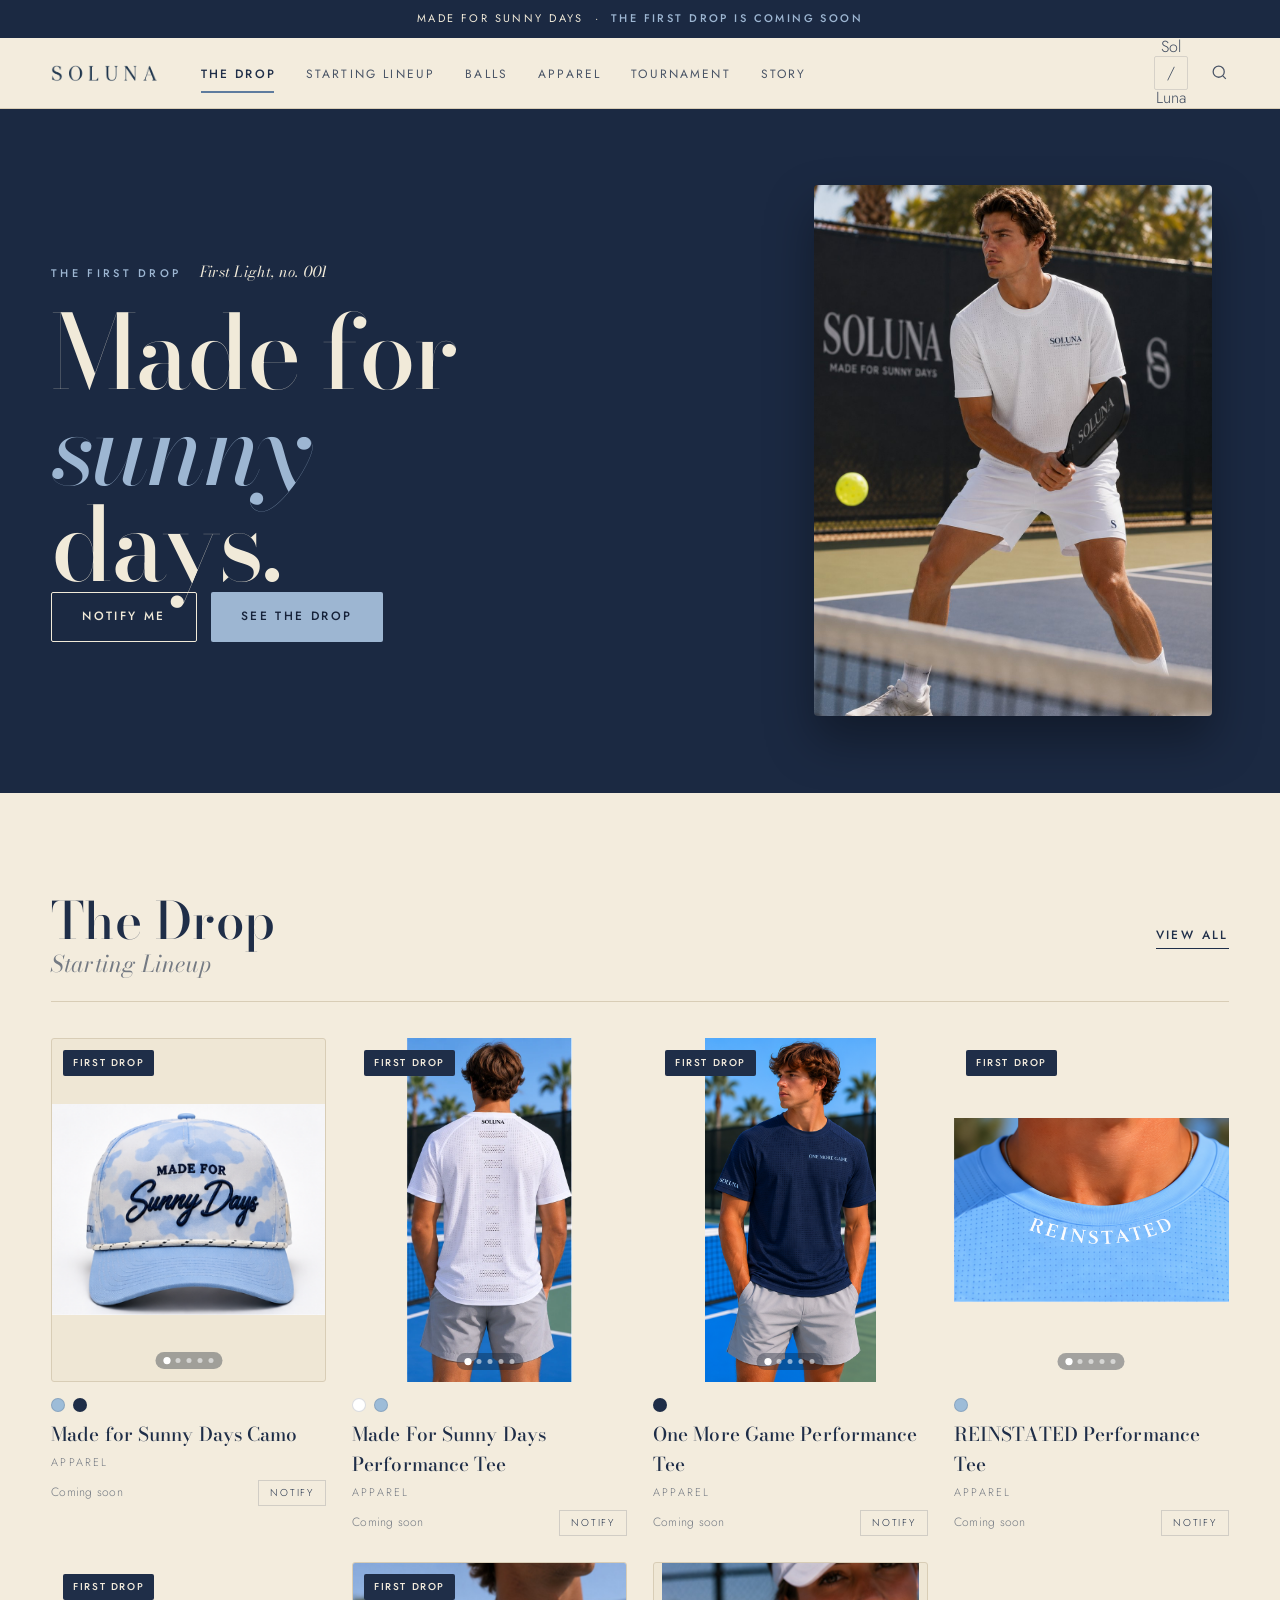
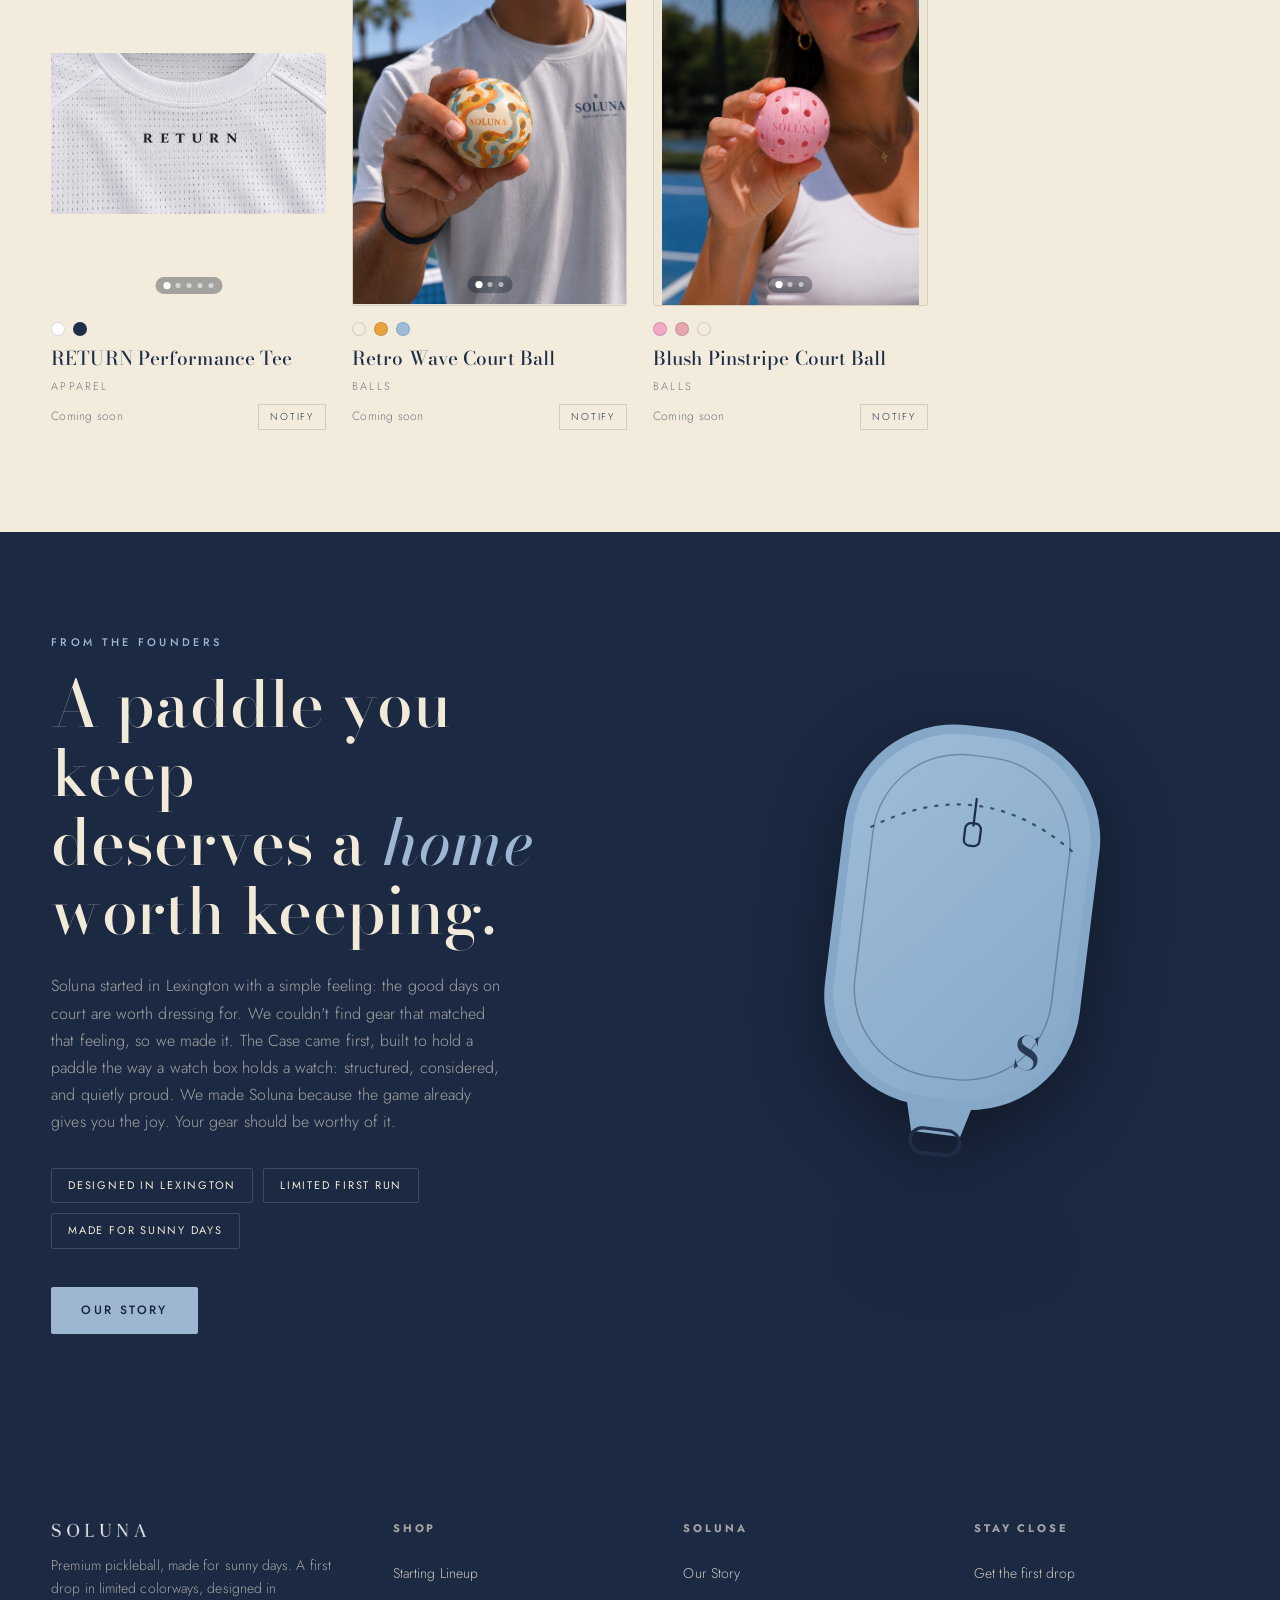
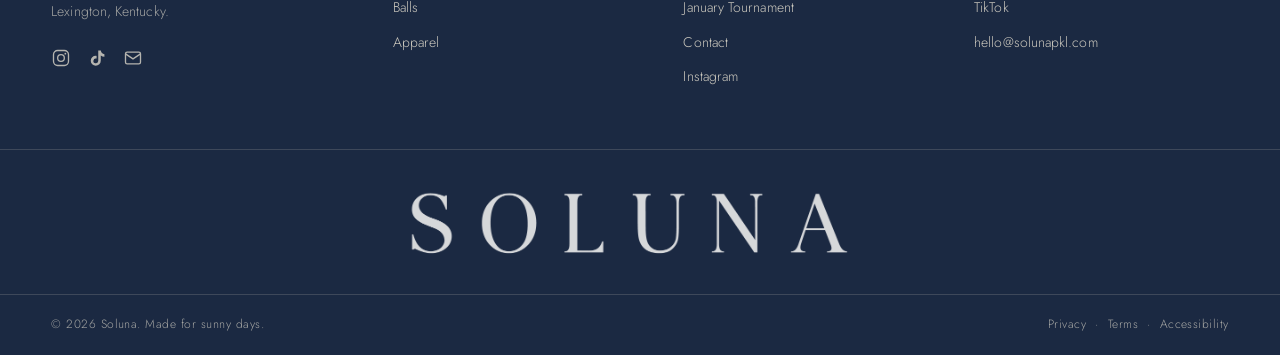
==== index.html @ 94b15107 "Refresh catalog and hat gallery styles" ====
<!DOCTYPE html>
<html lang="en">
<head>
<!-- Klaviyo onsite tracking -->
<script async type='text/javascript' src='https://static.klaviyo.com/onsite/js/SrNs3S/klaviyo.js?company_id=SrNs3S'></script>
<script type="text/javascript">
// Initialize Klaviyo object on page load
!function(){if(!window.klaviyo){window._klOnsite=window._klOnsite||[];try{window.klaviyo=new Proxy({},{get:function(n,i){return"push"===i?function(){var n;(n=window._klOnsite).push.apply(n,arguments)}:function(){for(var n=arguments.length,o=new Array(n),w=0;w<n;w++)o[w]=arguments[w];var t="function"==typeof o[o.length-1]?o.pop():void 0,e=new Promise((function(n){window._klOnsite.push([i].concat(o,[function(i){t&&t(i),n(i)}]))}));return e}}})}catch(n){window.klaviyo=window.klaviyo||[],window.klaviyo.push=function(){var n;(n=window._klOnsite).push.apply(n,arguments)}}}}();
</script>
<!-- Google tag (gtag.js) -->
<script async src="https://www.googletagmanager.com/gtag/js?id=G-N9EJCHKYLW"></script>
<script>
  window.dataLayer = window.dataLayer || [];
  function gtag(){dataLayer.push(arguments);}
  gtag('js', new Date());

  gtag('config', 'G-N9EJCHKYLW');
</script>
  <meta charset="UTF-8">
  <meta name="viewport" content="width=device-width, initial-scale=1.0">
  <title>Soluna, Premium Pickleball, Made for Sunny Days</title>
  <meta name="description" content="Soluna is premium pickleball, made for sunny days. A first drop of structured cases in limited colorways, designed in Lexington, Kentucky.">
  <link rel="canonical" href="https://solunapkl.com/">
  <meta property="og:type" content="website">
  <meta property="og:site_name" content="Soluna">
  <meta property="og:title" content="Soluna, Premium Pickleball, Made for Sunny Days">
  <meta property="og:description" content="Premium pickleball for people who play for the love of it. Structured paddle cases in limited colorways, designed in Lexington, Kentucky.">
  <meta property="og:url" content="https://solunapkl.com/">
  <meta property="og:image" content="https://solunapkl.com/assets/og-image.png">
  <meta property="og:image:width" content="1200">
  <meta property="og:image:height" content="630">
  <meta property="og:image:alt" content="Soluna, premium pickleball. Made for sunny days.">
  <meta name="theme-color" content="#1F2E48">
  <meta name="twitter:card" content="summary_large_image">
  <meta name="twitter:title" content="Soluna, Premium Pickleball, Made for Sunny Days">
  <meta name="twitter:description" content="Premium pickleball, made for sunny days. Designed in Lexington, Kentucky.">
  <meta name="twitter:image" content="https://solunapkl.com/assets/og-image.png">
  <meta name="twitter:image:alt" content="Soluna, premium pickleball. Made for sunny days.">
  <script type="application/ld+json">
  {"@context":"https://schema.org","@type":"Organization","name":"Soluna","url":"https://solunapkl.com/","logo":"https://solunapkl.com/assets/logo.png","image":"https://solunapkl.com/assets/og-image.png","description":"Premium pickleball, made for sunny days. Structured paddle cases and apparel, designed in Lexington, Kentucky.","email":"hello@solunapkl.com","address":{"@type":"PostalAddress","addressLocality":"Lexington","addressRegion":"KY","addressCountry":"US"},"sameAs":["https://instagram.com/solunapkl","https://tiktok.com/@solunapkl"]}
  </script>
  <script type="application/ld+json">
  {"@context":"https://schema.org","@type":"WebSite","name":"Soluna","url":"https://solunapkl.com/"}
  </script>
  <link rel="preconnect" href="https://fonts.googleapis.com">
  <link rel="preconnect" href="https://fonts.gstatic.com" crossorigin>
  <link href="https://fonts.googleapis.com/css2?family=Bodoni+Moda:ital,opsz,wght@0,6..96,400;0,6..96,500;0,6..96,600;1,6..96,400&family=Jost:wght@300;400;500&display=swap" rel="stylesheet">
  <link rel="stylesheet" href="css/style.css?v=12">
  <link rel="preload" as="image" href="assets/hero-court.jpg">
  <link rel="icon" href="data:image/svg+xml,%3Csvg xmlns='http://www.w3.org/2000/svg' viewBox='0 0 32 32'%3E%3Crect width='32' height='32' fill='%23F3ECDD'/%3E%3Ctext x='16' y='24' text-anchor='middle' font-family='Georgia,serif' font-weight='600' font-size='24' fill='%231F2E48'%3ES%3C/text%3E%3C/svg%3E">
</head>
<body>

  <!-- ============================== HERO ============================== -->
  <section class="hero">
    <div class="wrap hero-inner">
      <div>
        <div class="eyebrow">The First Drop <span class="serif-it">First Light, no. 001</span></div>
        <h1 class="display">Made for<br><span class="accent">sunny</span><br>days.</h1>
        <div class="hero-cta">
          <a class="btn btn-ghost" href="#" data-klaviyo-open>Notify me</a>
          <a class="btn btn-accent" href="shop.html">See the drop</a>
        </div>
      </div>
      <div class="hero-art">
        <img class="hero-photo" src="assets/hero-court.jpg" fetchpriority="high"
             alt="Soluna player at the net in the white performance tee, with the Soluna banner behind">
      </div>
    </div>
  </section>

  <!-- =========================== DROP STRIP =========================== -->
  <section class="drop-strip" id="drop-strip"></section>

  <!-- ============================= THE CASES =========================== -->
  <section class="section wrap" id="shop">
    <div class="section-head">
      <div>
        <h2 class="display">The Drop</h2>
        <div class="sub">Starting Lineup</div>
      </div>
      <a class="view-all" href="shop.html">View all</a>
    </div>
    <div class="grid-products" id="product-grid"></div>
  </section>

  <!-- ============================ EDITORIAL ============================ -->
  <section class="editorial section" id="story">
    <div class="wrap editorial-inner">
      <div class="reveal">
        <div class="eyebrow" style="color:var(--accent); margin-bottom:18px;">From the founders</div>
        <h2>A paddle you keep<br>deserves a <span>home</span><br>worth keeping.</h2>
        <p>Soluna started in Lexington with a simple feeling: the good days on court are worth dressing for. We couldn't find gear that matched that feeling, so we made it. The Case came first, built to hold a paddle the way a watch box holds a watch: structured, considered, and quietly proud. We made Soluna because the game already gives you the joy. Your gear should be worthy of it.</p>
        <ul class="spec-chips">
          <li>Designed in Lexington</li>
          <li>Limited first run</li>
          <li>Made for sunny days</li>
        </ul>
        <a class="btn btn-accent" href="about.html">Our story</a>
      </div>
      <div class="editorial-art reveal" id="story-case"></div>
    </div>
  </section>

  <script src="js/catalog.js?v=15"></script>
  <script src="js/site.js?v=13"></script>
  <script>
    function pageInit() {
      const storyEl = document.getElementById("story-case");
      if (storyEl) storyEl.innerHTML = caseSVG(
        { face: "#9DBCD8", accent: "#1F2E48", edge: "#86A8C8", grip: "#1F2E48" },
        { tilt: 7 }
      );

      // the cases preview
      renderProductGrid("#product-grid");

      // drop strip
      const d = nextDrop();
      const strip = document.getElementById("drop-strip");
      if (d) {
        strip.innerHTML = `
          <div class="wrap drop-strip-inner">
            <div class="label">
              <div class="eyebrow">First drop, opens ${fmtDate(d.opensAt)}</div>
              <div class="name">Drop ${d.number} &ldquo;${d.name}&rdquo;<em>${d.headline}</em></div>
            </div>
            ${countdownHTML(d.opensAt)}
            <a class="btn btn-accent" href="#" data-klaviyo-open>Notify me</a>
          </div>`;
      } else { strip.style.display = "none"; }
    }
  </script>
</body>
</html>
---- css/style.css ----
/* ============================================================
   SOLUNA, design system
   Quiet-luxury editorial (Ralph Lauren / Aime Leon Dore / Tracksmith)
   Bodoni Moda display × Jost body. Cream / navy / slate.
   ============================================================ */

:root {
  --ink: #1F2E48;          /* navy (matches the wordmark) */
  --ink-2: #1A283F;
  --ink-3: #2A3A57;
  --paper: #F3ECDD;        /* cream */
  --paper-2: #EAE1CD;      /* deeper cream */
  --card: #EFE7D5;
  --accent: #5E7B9E;       /* muted slate-blue */
  --accent-ink: #F3ECDD;
  --blue: #5E7B9E;
  --line: rgba(31, 46, 72, .16);
  --line-inv: rgba(243, 236, 221, .16);
  --muted: rgba(31, 46, 72, .60);
  --muted-inv: rgba(243, 236, 221, .62);
  --hair: #D8CDB6;

  --font-display: "Bodoni Moda", Didot, Georgia, serif;
  --font-serif: "Bodoni Moda", Didot, Georgia, serif;
  --font-body: "Jost", "Segoe UI", system-ui, sans-serif;

  --max: 1280px;
  --pad: clamp(20px, 4vw, 56px);
}

html[data-theme="luna"] {
  --ink: #EDE6D6;          /* cream ink on dark */
  --ink-2: #16223A;
  --ink-3: #27344E;
  --paper: #101A2B;        /* deep navy bg */
  --paper-2: #16223A;
  --card: #16223A;
  --accent: #9DB6D2;       /* lifted slate */
  --accent-ink: #101A2B;
  --blue: #9DB6D2;
  --line: rgba(237, 230, 214, .14);
  --line-inv: rgba(237, 230, 214, .14);
  --muted: rgba(237, 230, 214, .60);
  --muted-inv: rgba(237, 230, 214, .60);
  --hair: #27344E;
}

* { margin: 0; padding: 0; box-sizing: border-box; }
html { scroll-behavior: smooth; }
body {
  font-family: var(--font-body);
  background: var(--paper);
  color: var(--ink);
  font-size: 16px;
  line-height: 1.6;
  font-weight: 300;
  letter-spacing: .005em;
  -webkit-font-smoothing: antialiased;
  transition: background .35s ease, color .35s ease;
}
img, svg { display: block; max-width: 100%; }
a { color: inherit; text-decoration: none; }
button { font: inherit; cursor: pointer; border: 0; background: none; }
::selection { background: var(--ink); color: var(--paper); }

.wrap { max-width: var(--max); margin: 0 auto; padding-left: var(--pad); padding-right: var(--pad); }

/* ---------------------------------- type ---------------------------------- */

.display {
  font-family: var(--font-display);
  font-weight: 500;
  text-transform: none;
  line-height: 1.0;
  letter-spacing: .005em;
}
.display .outline {
  color: transparent;
  -webkit-text-stroke: 1px var(--ink);
}
.hero .outline, .page-hero .outline, .editorial .outline, .how .outline {
  -webkit-text-stroke-color: var(--paper);
}
.serif-it {
  font-family: var(--font-serif);
  font-style: italic;
  font-weight: 400;
  text-transform: none;
  letter-spacing: .01em;
}
.eyebrow {
  font-size: 11px;
  font-weight: 500;
  letter-spacing: .30em;
  text-transform: uppercase;
}
.section-head { display: flex; align-items: baseline; justify-content: space-between; gap: 16px; margin-bottom: 36px; padding-bottom: 18px; border-bottom: 1px solid var(--hair); }
.section-head h2 { font-family: var(--font-display); font-weight: 500; font-size: clamp(32px, 4vw, 52px); letter-spacing: .005em; }
.section-head .sub { font-family: var(--font-serif); font-style: italic; font-size: clamp(17px, 2vw, 23px); color: var(--muted); }
.view-all {
  font-size: 12px; font-weight: 500; letter-spacing: .20em; text-transform: uppercase;
  border-bottom: 1px solid var(--ink); padding-bottom: 3px; white-space: nowrap;
  transition: color .2s, border-color .2s;
}
.view-all:hover { color: var(--accent); border-color: var(--accent); }

/* ------------------------------ announcement ------------------------------ */

.announce {
  background: var(--ink);
  color: var(--paper);
  font-size: 11px;
  font-weight: 400;
  letter-spacing: .22em;
  text-transform: uppercase;
  text-align: center;
  padding: 10px var(--pad);
}
.announce b { color: var(--accent); font-weight: 500; }

/* ----------------------------------- nav ---------------------------------- */

header.site {
  position: sticky; top: 0; z-index: 50;
  background: color-mix(in srgb, var(--paper) 88%, transparent);
  backdrop-filter: blur(10px);
  color: var(--ink);
  border-bottom: 1px solid var(--hair);
  transition: background .35s ease, color .35s ease, border-color .35s ease;
}
.nav {
  display: flex; align-items: center; gap: 38px;
  height: 70px;
  max-width: var(--max); margin: 0 auto; padding: 0 var(--pad);
}
.logo { display: flex; align-items: center; gap: 10px; }
.logo svg { height: 22px; width: auto; }
.logo img { height: 22px; width: auto; }
.logo .word {
  font-family: var(--font-display); font-weight: 500; font-size: 24px;
  letter-spacing: .14em; text-transform: uppercase;
}
html[data-theme="luna"] .logo img { filter: brightness(0) invert(.92); }
.nav-links { display: flex; gap: 30px; list-style: none; }
.nav-links a {
  font-size: 12px; font-weight: 400; letter-spacing: .18em; text-transform: uppercase;
  opacity: .80; transition: opacity .15s, color .15s; position: relative;
}
.nav-links a:hover { opacity: 1; color: var(--accent); }
.nav-links a.nav-active,
.nav-links a[aria-current="page"] { opacity: 1; color: var(--ink); font-weight: 500; }
.nav-links a.nav-active::after,
.nav-links a[aria-current="page"]::after {
  content: ""; position: absolute; left: 0; right: .18em; bottom: -10px;
  height: 2px; background: var(--accent);
}
.mobile-menu a.nav-active,
.mobile-menu a[aria-current="page"] { color: var(--ink); font-weight: 600; border-bottom: 2px solid var(--accent); }

.chip {
  font-size: 9px; font-weight: 500; letter-spacing: .10em; text-transform: uppercase;
  background: var(--accent); color: var(--accent-ink);
  border-radius: 2px; padding: 2px 6px;
  position: relative; top: -8px; margin-left: 3px;
}
.nav-right { margin-left: auto; display: flex; align-items: center; gap: 22px; }
.nav-right a { opacity: .80; } .nav-right a:hover { opacity: 1; }
.nav-burger { display: none; flex-direction: column; gap: 5px; padding: 6px; }
.nav-burger span { width: 22px; height: 1.5px; background: var(--ink); transition: .2s; }

/* theme toggle (Sol/Luna) */
.theme-toggle {
  display: inline-flex; align-items: center; justify-content: center;
  width: 34px; height: 34px; border: 1px solid var(--line);
  border-radius: 2px; color: var(--ink); opacity: .85;
  transition: opacity .15s, border-color .15s, background .2s;
}
.theme-toggle:hover { opacity: 1; border-color: var(--accent); }
.theme-toggle svg { width: 16px; height: 16px; }

/* mobile menu */
.mobile-menu {
  display: none; background: var(--paper); color: var(--ink);
  padding: 18px var(--pad) 28px; border-bottom: 1px solid var(--hair);
}
.mobile-menu.open { display: block; }
.mobile-menu a {
  display: block; padding: 14px 0;
  font-family: var(--font-display); font-weight: 500; font-size: 26px;
  text-transform: none; letter-spacing: .01em;
  border-bottom: 1px solid var(--line);
}

/* ---------------------------------- hero ---------------------------------- */

.hero {
  position: relative; overflow: hidden;
  background: var(--ink);
  color: var(--paper);
}
.hero .court {
  position: absolute; inset: 0; width: 100%; height: 100%;
  object-fit: cover; opacity: .42; pointer-events: none;
}
.hero-inner {
  position: relative; display: grid;
  grid-template-columns: 1.25fr .75fr; gap: 24px; align-items: center;
  min-height: min(76vh, 720px); padding-top: 64px; padding-bottom: 64px;
}
.hero .eyebrow { color: var(--accent); margin-bottom: 20px; }
.hero .eyebrow .serif-it { color: var(--paper); font-size: 15px; letter-spacing: .02em; margin-left: 12px; text-transform: none; }
.hero h1 { font-family: var(--font-display); font-weight: 500; font-size: clamp(56px, 8vw, 116px); line-height: .94; letter-spacing: -.025em; }
.hero h1 .outline { -webkit-text-stroke-color: var(--paper); }
.hero h1 .accent { color: var(--accent); font-style: italic; }
.hero p.lede {
  margin: 28px 0 36px; max-width: 470px;
  font-size: 16px; color: var(--muted-inv); line-height: 1.65;
}
.hero-cta { display: flex; gap: 14px; flex-wrap: wrap; }
.hero-art { position: relative; }
.hero-art svg { width: min(380px, 80%); margin: 0 auto; filter: drop-shadow(0 24px 40px rgba(0,0,0,.35)); }
.hero-art .ball {
  position: absolute; right: 10%; top: 6%;
  width: 64px; height: 64px; border-radius: 50%;
  background: radial-gradient(circle at 34% 30%, #B7CCE2, var(--accent) 60%, #3F5878 100%);
  box-shadow: 0 14px 26px rgba(0,0,0,.30), inset -5px -8px 14px rgba(0,0,0,.16);
}
.hero-art .ball::before, .hero-art .ball::after {
  content: ""; position: absolute; width: 6px; height: 6px; border-radius: 50%;
  background: rgba(16,26,43,.30);
}
.hero-art .ball::before { top: 20px; left: 17px; box-shadow: 19px -5px 0 rgba(16,26,43,.30), 9px 21px 0 rgba(16,26,43,.30); }
.hero-art .ball::after { right: 11px; bottom: 14px; }

/* --------------------------------- buttons -------------------------------- */

.btn {
  display: inline-flex; align-items: center; justify-content: center; gap: 10px;
  padding: 14px 30px;
  font-size: 12px; font-weight: 500; letter-spacing: .20em; text-transform: uppercase;
  border-radius: 2px; transition: transform .15s, background .2s, color .2s, border-color .2s, opacity .2s;
}
.btn:active { transform: translateY(1px); }
.btn-accent { background: var(--accent); color: var(--accent-ink); }
.btn-accent:hover { background: var(--ink); color: var(--paper); }
.btn-ghost { border: 1px solid var(--paper); color: var(--paper); }
.btn-ghost:hover { background: var(--paper); color: var(--ink); }
.btn-dark { background: var(--ink); color: var(--paper); }
.btn-dark:hover { background: var(--ink-3); }
.btn-outline-dark { border: 1px solid var(--ink); color: var(--ink); }
.btn-outline-dark:hover { background: var(--ink); color: var(--paper); }
.btn[disabled] { opacity: .45; cursor: not-allowed; }
.btn-block { width: 100%; }

/* -------------------------------- drop strip ------------------------------- */

.drop-strip { background: var(--ink-2); color: var(--paper); border-top: 1px solid var(--line-inv); }
.drop-strip-inner {
  display: flex; align-items: center; gap: clamp(18px, 4vw, 48px); flex-wrap: wrap;
  padding-top: 28px; padding-bottom: 28px;
}
.drop-strip .label { display: flex; flex-direction: column; gap: 4px; }
.drop-strip .label .eyebrow { color: var(--accent); }
.drop-strip .label .name {
  font-family: var(--font-display); font-weight: 500; font-size: 28px;
  text-transform: none; line-height: 1.05; letter-spacing: .005em;
}
.drop-strip .label .name em { font-family: var(--font-serif); font-style: italic; font-weight: 400; font-size: 22px; text-transform: none; color: var(--muted-inv); margin-left: 8px; }
.countdown { display: flex; gap: 16px; margin-left: auto; }
.countdown .unit { text-align: center; min-width: 56px; }
.countdown .num {
  font-family: var(--font-display); font-weight: 500; font-size: 38px; line-height: 1;
  font-variant-numeric: tabular-nums;
}
.countdown .lbl { font-size: 10px; letter-spacing: .26em; text-transform: uppercase; color: var(--muted-inv); margin-top: 6px; }
.countdown .sep { font-family: var(--font-display); font-size: 30px; line-height: 1.2; color: var(--muted-inv); }

/* --------------------------------- products -------------------------------- */

.section { padding-top: clamp(56px, 8vw, 104px); padding-bottom: clamp(56px, 8vw, 104px); }
.grid-products { display: grid; grid-template-columns: repeat(4, 1fr); gap: 26px; }

.card { position: relative; }
.card .frame {
  position: relative; background: var(--card); border: 1px solid var(--hair); border-radius: 3px; overflow: hidden;
  aspect-ratio: 4 / 5; display: grid; place-items: center; padding: 12%;
  transition: background .25s, border-color .25s;
}
.card:hover .frame { background: var(--paper-2); border-color: var(--accent); }
.card .frame svg, .card .frame img { width: 100%; height: 100%; object-fit: contain; transition: transform .4s ease; }
.card:hover .frame svg, .card:hover .frame img { transform: translateY(-4px) scale(1.012); }
.badge {
  position: absolute; top: 12px; left: 12px; z-index: 2;
  font-size: 10px; font-weight: 500; letter-spacing: .16em; text-transform: uppercase;
  background: var(--ink); color: var(--paper); padding: 5px 10px; border-radius: 2px;
}
.badge.accent { background: var(--accent); color: var(--accent-ink); }
.swatches { display: flex; gap: 8px; margin: 16px 0 8px; }
.swatches i { width: 14px; height: 14px; border-radius: 50%; border: 1px solid var(--line); }
.card h3 { font-family: var(--font-display); font-size: 19px; font-weight: 500; letter-spacing: .005em; margin-top: 2px; }
.card .cat { font-size: 11px; letter-spacing: .20em; text-transform: uppercase; color: var(--muted); margin-top: 4px; }
.card .price { font-family: var(--font-body); font-weight: 400; margin-top: 8px; font-variant-numeric: tabular-nums; color: var(--muted); }

/* --------------------------------- editorial ------------------------------- */

.editorial { background: var(--ink); color: var(--paper); }
.editorial-inner {
  display: grid; grid-template-columns: 1fr 1fr; gap: clamp(32px, 6vw, 90px); align-items: center;
}
.editorial h2 {
  font-family: var(--font-display); font-style: normal; font-weight: 500;
  font-size: clamp(38px, 5vw, 64px); line-height: 1.08; letter-spacing: .005em;
}
.editorial h2 span { color: var(--accent); font-style: italic; }
.editorial p { color: var(--muted-inv); margin: 26px 0 32px; max-width: 450px; line-height: 1.7; }
.spec-chips { display: flex; flex-wrap: wrap; gap: 10px; margin-bottom: 38px; }
.spec-chips li {
  list-style: none; font-size: 11px; font-weight: 400; letter-spacing: .16em; text-transform: uppercase;
  border: 1px solid var(--line-inv); border-radius: 2px; padding: 8px 16px; color: var(--paper);
}
.editorial-art { padding: 6%; }
.editorial-art svg { width: min(360px, 88%); margin: 0 auto; filter: drop-shadow(0 22px 38px rgba(0,0,0,.40)); }

/* ---------------------------------- social --------------------------------- */

.social-tiles { display: grid; grid-template-columns: repeat(4, 1fr); gap: 16px; }
.tile {
  position: relative; aspect-ratio: 9 / 14; border-radius: 3px; overflow: hidden;
  display: flex; align-items: flex-end; padding: 16px;
  color: var(--paper); background: var(--ink-2); border: 1px solid var(--line-inv);
}
.tile .bg { position: absolute; inset: 0; }
.tile span { position: relative; font-size: 11px; font-weight: 400; letter-spacing: .16em; text-transform: uppercase; }
.tile .play {
  position: absolute; top: 50%; left: 50%; transform: translate(-50%, -50%);
  width: 46px; height: 46px; border-radius: 50%;
  background: rgba(243,236,221,.14); backdrop-filter: blur(4px);
  display: grid; place-items: center; transition: background .2s, transform .2s;
}
.tile:hover .play { background: var(--accent); transform: translate(-50%, -50%) scale(1.06); }
.tile:hover .play svg path { fill: var(--accent-ink); }

/* ----------------------------------- email --------------------------------- */

.signup { background: var(--paper-2); border-top: 1px solid var(--hair); border-bottom: 1px solid var(--hair); }
.signup-inner { text-align: center; max-width: 620px; margin: 0 auto; }
.signup h2 { font-family: var(--font-display); font-weight: 500; font-size: clamp(34px, 5vw, 56px); letter-spacing: .005em; }
.signup .serif-line { font-family: var(--font-serif); font-style: italic; font-weight: 400; font-size: clamp(19px, 2.4vw, 25px); color: var(--muted); margin: 12px 0 8px; }
.signup p.small { font-size: 13px; color: var(--muted); margin-bottom: 30px; letter-spacing: .02em; }
.signup form { display: flex; gap: 10px; }
.signup input {
  flex: 1; padding: 15px 18px; font: inherit; font-size: 14px; font-weight: 300;
  border: 1px solid var(--ink); background: var(--paper); color: var(--ink); border-radius: 2px; outline: none;
  transition: border-color .2s;
}
.signup input:focus { border-color: var(--accent); }
.signup input::placeholder { color: var(--muted); }
.signup .ok { display: none; color: var(--accent-ink); background: var(--accent); padding: 14px; border-radius: 2px; font-weight: 400; letter-spacing: .04em; }

/* ----------------------------------- footer -------------------------------- */

footer.site {
  background: var(--ink); color: var(--paper);
  padding: clamp(48px, 7vw, 84px) 0 0;
}
.foot-top { display: grid; grid-template-columns: 1.2fr repeat(3, 1fr); gap: 36px; padding-bottom: 56px; }
.foot-brand .word { font-family: var(--font-display); font-weight: 500; font-size: 28px; letter-spacing: .12em; text-transform: uppercase; }
.foot-brand img { height: 22px; width: auto; filter: brightness(0) invert(.92); }
.foot-brand p { color: var(--muted-inv); font-size: 14px; max-width: 280px; margin-top: 14px; line-height: 1.65; }
.foot-social { display: flex; gap: 16px; margin-top: 24px; }
.foot-social a { opacity: .72; transition: opacity .2s, color .2s; } .foot-social a:hover { opacity: 1; color: var(--accent); }
.foot-col h4 { font-size: 11px; letter-spacing: .26em; text-transform: uppercase; color: var(--muted-inv); margin-bottom: 18px; }
.foot-col a { display: block; padding: 6px 0; font-size: 14px; font-weight: 300; opacity: .82; }
.foot-col a:hover { opacity: 1; color: var(--accent); }
.foot-mark { border-top: 1px solid var(--line-inv); overflow: hidden; }
.foot-mark .word {
  font-family: var(--font-display); font-weight: 500;
  font-size: clamp(80px, 16vw, 230px); line-height: .92; text-transform: uppercase; letter-spacing: .04em;
  color: transparent; -webkit-text-stroke: 1px rgba(243,236,221,.20);
  text-align: center; transform: translateY(12%);
  user-select: none;
}
.foot-legal {
  border-top: 1px solid var(--line-inv);
  display: flex; flex-wrap: wrap; gap: 18px; justify-content: space-between;
  padding: 20px var(--pad); font-size: 12px; color: var(--muted-inv); letter-spacing: .04em;
  max-width: var(--max); margin: 0 auto;
}

/* ----------------------------------- drops --------------------------------- */

.page-hero { background: var(--ink); color: var(--paper); padding: clamp(60px, 9vw, 120px) 0 clamp(40px, 6vw, 80px); }
.page-hero h1 { font-family: var(--font-display); font-weight: 500; font-size: clamp(52px, 9vw, 116px); line-height: 1.0; letter-spacing: .005em; }
.page-hero .serif-it { color: var(--muted-inv); font-size: clamp(19px, 2.6vw, 29px); }

.drop-block {
  display: grid; grid-template-columns: .9fr 1.1fr; gap: clamp(28px, 5vw, 72px);
  align-items: center; padding: clamp(40px, 6vw, 72px) 0;
  border-bottom: 1px solid var(--hair);
}
.drop-art {
  background: var(--card); border: 1px solid var(--hair); border-radius: 3px; aspect-ratio: 1;
  display: grid; place-items: center; padding: 10%; position: relative; overflow: hidden;
}
.drop-art .num {
  position: absolute; top: 0; left: 3%;
  font-family: var(--font-display); font-weight: 500; font-size: clamp(110px, 16vw, 200px);
  color: transparent; -webkit-text-stroke: 1px var(--line); line-height: 1;
}
.drop-art svg { width: 72%; position: relative; }
.drop-info .status-row { display: flex; align-items: center; gap: 12px; margin-bottom: 16px; }
.status-pill {
  font-size: 11px; font-weight: 400; letter-spacing: .18em; text-transform: uppercase;
  padding: 6px 13px; border-radius: 2px; border: 1px solid transparent;
}
.status-pill.live { background: var(--accent); color: var(--accent-ink); }
.status-pill.upcoming { background: transparent; color: var(--ink); border-color: var(--ink); }
.status-pill.closed { background: transparent; color: var(--muted); border-color: var(--line); }
.drop-info h2 { font-family: var(--font-display); font-weight: 500; font-size: clamp(38px, 5vw, 60px); letter-spacing: .005em; }
.drop-info .serif-sub { font-family: var(--font-serif); font-style: italic; font-weight: 400; font-size: 22px; color: var(--muted); margin: 6px 0 18px; }
.drop-info p { color: var(--muted); max-width: 480px; margin-bottom: 26px; line-height: 1.7; }
.drop-meta { display: flex; gap: 32px; flex-wrap: wrap; margin-bottom: 28px; }
.drop-meta .m .v { font-family: var(--font-display); font-weight: 500; font-size: 30px; }
.drop-meta .m .k { font-size: 11px; letter-spacing: .20em; text-transform: uppercase; color: var(--muted); margin-top: 2px; }
.stock { margin: 4px 0 28px; max-width: 420px; }
.stock .bar { height: 4px; border-radius: 2px; background: var(--line); overflow: hidden; }
.stock .fill { height: 100%; background: var(--accent); border-radius: 2px; }
.stock .txt { font-size: 12px; letter-spacing: .14em; text-transform: uppercase; color: var(--muted); margin-top: 10px; }
.drop-block.closed .drop-art { filter: grayscale(.7); opacity: .72; }

.how { background: var(--ink); color: var(--paper); }
.how-grid { display: grid; grid-template-columns: repeat(3, 1fr); gap: 32px; }
.how-step .n {
  font-family: var(--font-display); font-weight: 500; font-size: 60px;
  color: transparent; -webkit-text-stroke: 1px var(--accent); line-height: 1;
}
.how-step h3 { font-family: var(--font-display); font-weight: 500; font-size: 21px; margin: 16px 0 8px; letter-spacing: .005em; }
.how-step p { color: var(--muted-inv); font-size: 14px; line-height: 1.7; }

/* ---------------------------------- product -------------------------------- */

.pdp { display: grid; grid-template-columns: 1.05fr .95fr; gap: clamp(28px, 5vw, 72px); align-items: start; }
.pdp-art {
  background: var(--card); border: 1px solid var(--hair); border-radius: 3px; aspect-ratio: 4/5;
  display: grid; place-items: center; padding: 12%;
  position: sticky; top: 96px;
}
.pdp-art svg, .pdp-art img { width: 100%; height: 100%; object-fit: contain; }
.pdp-info .cat { font-size: 11px; letter-spacing: .26em; text-transform: uppercase; color: var(--muted); }
.pdp-info h1 { font-family: var(--font-display); font-weight: 500; font-size: clamp(38px, 5vw, 60px); margin: 10px 0 4px; letter-spacing: .005em; }
.pdp-info .price { font-family: var(--font-display); font-size: 24px; font-weight: 500; margin: 12px 0 18px; color: var(--muted); }
.pdp-info .blurb { font-family: var(--font-serif); font-style: italic; font-weight: 400; font-size: 21px; color: var(--muted); margin-bottom: 28px; line-height: 1.5; }
.pdp .swatches i { width: 20px; height: 20px; }
.pdp-actions { display: grid; gap: 10px; margin: 28px 0 34px; }
.pdp-note { font-size: 12px; color: var(--muted); letter-spacing: .04em; }
.specs { border-top: 1px solid var(--hair); }
.specs .row { display: flex; justify-content: space-between; gap: 16px; padding: 14px 0; border-bottom: 1px solid var(--line); font-size: 14px; font-weight: 300; }
.specs .row .k { color: var(--muted); letter-spacing: .08em; text-transform: uppercase; font-size: 11px; padding-top: 3px; }

/* --------------------------------- reveal --------------------------------- */

.reveal { opacity: 0; transform: translateY(20px); transition: opacity .7s ease, transform .7s ease; }
.reveal.in { opacity: 1; transform: none; }
@media (prefers-reduced-motion: reduce) { .reveal { opacity: 1; transform: none; transition: none; } }

/* -------------------------------- responsive ------------------------------- */

@media (max-width: 1020px) {
  .grid-products { grid-template-columns: repeat(2, 1fr); }
  .social-tiles { grid-template-columns: repeat(2, 1fr); }
  .foot-top { grid-template-columns: 1fr 1fr; }
  .hero-inner { grid-template-columns: 1fr; text-align: left; }
  .hero-art { display: none; }
}
@media (max-width: 760px) {
  .nav-links, .nav .search { display: none; }
  .nav-burger { display: flex; }
  .editorial-inner, .pdp, .drop-block { grid-template-columns: 1fr; }
  .pdp-art { position: static; }
  .how-grid { grid-template-columns: 1fr; gap: 36px; }
  .countdown { margin-left: 0; }
  .signup form { flex-direction: column; }
  .drop-strip-inner { align-items: flex-start; flex-direction: column; }
}


/* ---- post-build fixes ---- */
h1, h2, h3 { font-family: var(--font-display); font-weight: 500; }
img.logo { height: 22px; width: auto; }
html[data-theme="luna"] img.logo { filter: brightness(0) invert(.92); }
.foot-brand img.logo { height: 20px; margin-bottom: 14px; }
.foot-mark { text-align: center; padding: 8px 0; overflow: hidden; }
.foot-mark img.logo { height: clamp(40px, 9vw, 92px); width: auto; margin: 18px auto; opacity: .9; }
.card .status { display: flex; align-items: center; justify-content: space-between; gap: 10px; margin-top: 8px; }
.card .soon { font-size: 12px; letter-spacing: .02em; color: var(--muted); }
.card .notify { font-size: 10px; letter-spacing: .18em; text-transform: uppercase; border: 1px solid var(--line); padding: 4px 11px; color: var(--ink); transition: border-color .2s, color .2s; }
.card:hover .notify { border-color: var(--accent); color: var(--accent); }

/* ---- theme contrast fix: dark feature bands stay dark in BOTH Sol and Luna ---- */
/* These bands were inverting in Luna (cream bg) while their text stayed cream, going
   invisible. Scoping the color vars here pins them to a fixed dark palette either way. */
.announce, .hero, .page-hero, .editorial, .drop-strip, footer.site, .how {
  --ink: #1B2942;
  --ink-2: #16223A;
  --ink-3: #2A3A57;
  --paper: #F1EAD9;
  --paper-2: #1B2942;
  --muted: rgba(241, 234, 217, .64);
  --muted-inv: rgba(241, 234, 217, .64);
  --line: rgba(241, 234, 217, .16);
  --line-inv: rgba(241, 234, 217, .16);
  --hair: rgba(241, 234, 217, .16);
  --accent: #9DB6D2;
  --accent-ink: #16223A;
}
/* footer logos must read on the always-dark footer, in both modes */
.foot-brand img.logo, .foot-mark img.logo { filter: brightness(0) invert(.92); }

/* ---- photography (real product photos + hero) ---- */
.hero-art img.hero-photo {
  width: min(440px, 92%);
  display: block; margin: 0 auto;
  border-radius: 4px;
  box-shadow: 0 24px 48px rgba(0,0,0,.35);
}
.card .frame.photo { padding: 0; }
.card .frame.photo img { object-fit: cover; }
.pdp-art.photo { padding: 0; overflow: hidden; }
.pdp-art.photo img { object-fit: cover; }
.pdp-left { position: sticky; top: 96px; }
.pdp-left .pdp-art { position: static; }
.pdp-thumbs { display: flex; gap: 10px; margin-top: 12px; }
.pdp-thumbs button {
  width: 64px; height: 80px; padding: 0;
  border: 1px solid var(--hair); border-radius: 3px;
  background: var(--card); cursor: pointer; overflow: hidden;
}
.pdp-thumbs button img { width: 100%; height: 100%; object-fit: cover; display: block; }
.pdp-thumbs button.active { border-color: var(--accent); }
@media (max-width: 760px) {
  .pdp-left { position: static; }
}
.pdp-actions .ok { display: none; color: var(--accent-ink); background: var(--accent); padding: 14px; border-radius: 2px; font-weight: 400; letter-spacing: .04em; margin-top: 10px; }
.pdp-art.photo.landscape { aspect-ratio: 3 / 2; }


/* RETURN Performance Tee — selectable colorways */
.colorway-picker { border: 0; padding: 0; margin: 12px 0 22px; min-width: 0; }
.colorway-picker legend { font-size: 12px; text-transform: uppercase; letter-spacing: .12em; margin-bottom: 12px; color: var(--muted); }
#selected-colorway { color: var(--ink); font-weight: 500; }
.colorway-options { display: flex; flex-wrap: wrap; gap: 12px; }
.colorway-option { display: flex; flex-direction: column; align-items: center; gap: 7px; border: 1px solid var(--hair); padding: 9px 12px; background: transparent; color: var(--ink); cursor: pointer; border-radius: 3px; min-width: 112px; }
.colorway-option.active, .colorway-option:focus-visible { border-color: var(--accent); outline: 1px solid var(--accent); outline-offset: 2px; }
.colorway-option span { display: block; width: 25px; height: 25px; border: 1px solid rgba(100,100,100,.28); border-radius: 50%; }
.colorway-option small { font: inherit; font-size: 11px; letter-spacing: .025em; }
.pdp-thumbs { flex-wrap: wrap; }

/* RETURN tee: show the full photograph, never crop its edges. */
body.return-tee-page .pdp-art.photo img,
body.return-tee-page .pdp-thumbs button img,
.card.return-tee-card .frame.photo img { object-fit: contain; }
body.return-tee-page .pdp-art.photo,
body.return-tee-page .pdp-thumbs button,
.card.return-tee-card .frame.photo { background: #f4f0e8; }

/* RETURN tee gallery: constrain each image to the frame in BOTH axes.
   Flex sizing avoids intrinsic grid min-content overflow on tall navy photos. */
body.return-tee-page .pdp-left { min-width: 0; width: 100%; }
body.return-tee-page .pdp-art.photo {
  display: flex;
  align-items: center;
  justify-content: center;
  box-sizing: border-box;
  width: 100%;
  min-width: 0;
  padding: 0;
  overflow: hidden;
}
body.return-tee-page .pdp-art.photo img {
  display: block;
  flex: 0 1 auto;
  width: 100%;
  height: 100%;
  min-width: 0;
  min-height: 0;
  max-width: 100%;
  max-height: 100%;
  object-fit: contain !important;
  object-position: center center;
}
body.return-tee-page .pdp-thumbs button {
  display: flex;
  align-items: center;
  justify-content: center;
  flex: 0 0 64px;
}
body.return-tee-page .pdp-thumbs button img {
  display: block;
  width: 100%;
  height: 100%;
  min-width: 0;
  min-height: 0;
  object-fit: contain !important;
  object-position: center;
}
.card.return-tee-card .frame.photo {
  display: flex;
  align-items: center;
  justify-content: center;
  padding: 0;
}
.card.return-tee-card .frame.photo img {
  display: block;
  width: 100%;
  height: 100%;
  min-width: 0;
  min-height: 0;
  object-fit: contain !important;
  object-position: center;
}

/* RETURN tee: remove gallery framing and visible borders. */
body.return-tee-page .pdp-art.photo,
body.return-tee-page .pdp-thumbs button,
.card.return-tee-card .frame.photo {
  border: 0;
  box-shadow: none;
  background: transparent;
}
body.return-tee-page .pdp-art.photo img,
body.return-tee-page .pdp-thumbs button img,
.card.return-tee-card .frame.photo img {
  border: 0;
  box-shadow: none;
}
body.return-tee-page .pdp-thumbs button.active {
  border: 0;
  outline: 2px solid var(--accent);
  outline-offset: 2px;
}

/* Hover-to-preview product carousels across all collection cards. */
.card .frame.card-carousel { padding: 0; display: block; position: relative; }
.card-carousel-track {
  display: flex;
  width: 100%;
  height: 100%;
  transition: transform .55s cubic-bezier(.22,.61,.36,1);
  will-change: transform;
}
.card .frame.card-carousel .card-carousel-track img {
  display: block;
  flex: 0 0 100%;
  width: 100%;
  height: 100%;
  min-width: 0;
  min-height: 0;
  object-fit: contain;
  object-position: center;
  transform: none;
}
.card:hover .frame.card-carousel .card-carousel-track img { transform: none; }
.card-carousel-dots {
  position: absolute;
  z-index: 3;
  bottom: 12px;
  left: 50%;
  transform: translateX(-50%);
  display: flex;
  gap: 6px;
  align-items: center;
  justify-content: center;
  padding: 6px 9px;
  border-radius: 999px;
  background: rgba(16,26,43,.35);
  pointer-events: none;
}
.card-carousel-dot {
  width: 5px;
  height: 5px;
  border-radius: 50%;
  background: rgba(255,255,255,.55);
  transition: background .25s ease, transform .25s ease;
}
.card-carousel-dot.active { background: #fff; transform: scale(1.45); }
@media (prefers-reduced-motion: reduce) {
  .card-carousel-track, .card-carousel-dot { transition: none; }
}

/* Keep the six-link navigation comfortable on smaller laptops. */
@media (max-width: 980px) {
  .nav-links, .nav .search { display: none; }
  .nav-burger { display: flex; }
}

/* Blue camo hat: consistent gallery framing without cropping the original photos. */
.hat-camo-page .pdp-art.photo { aspect-ratio: 4 / 5; }
.hat-camo-page .pdp-art.photo img { object-fit: contain; }
.hat-camo-page .pdp-thumbs button img { object-fit: contain; }
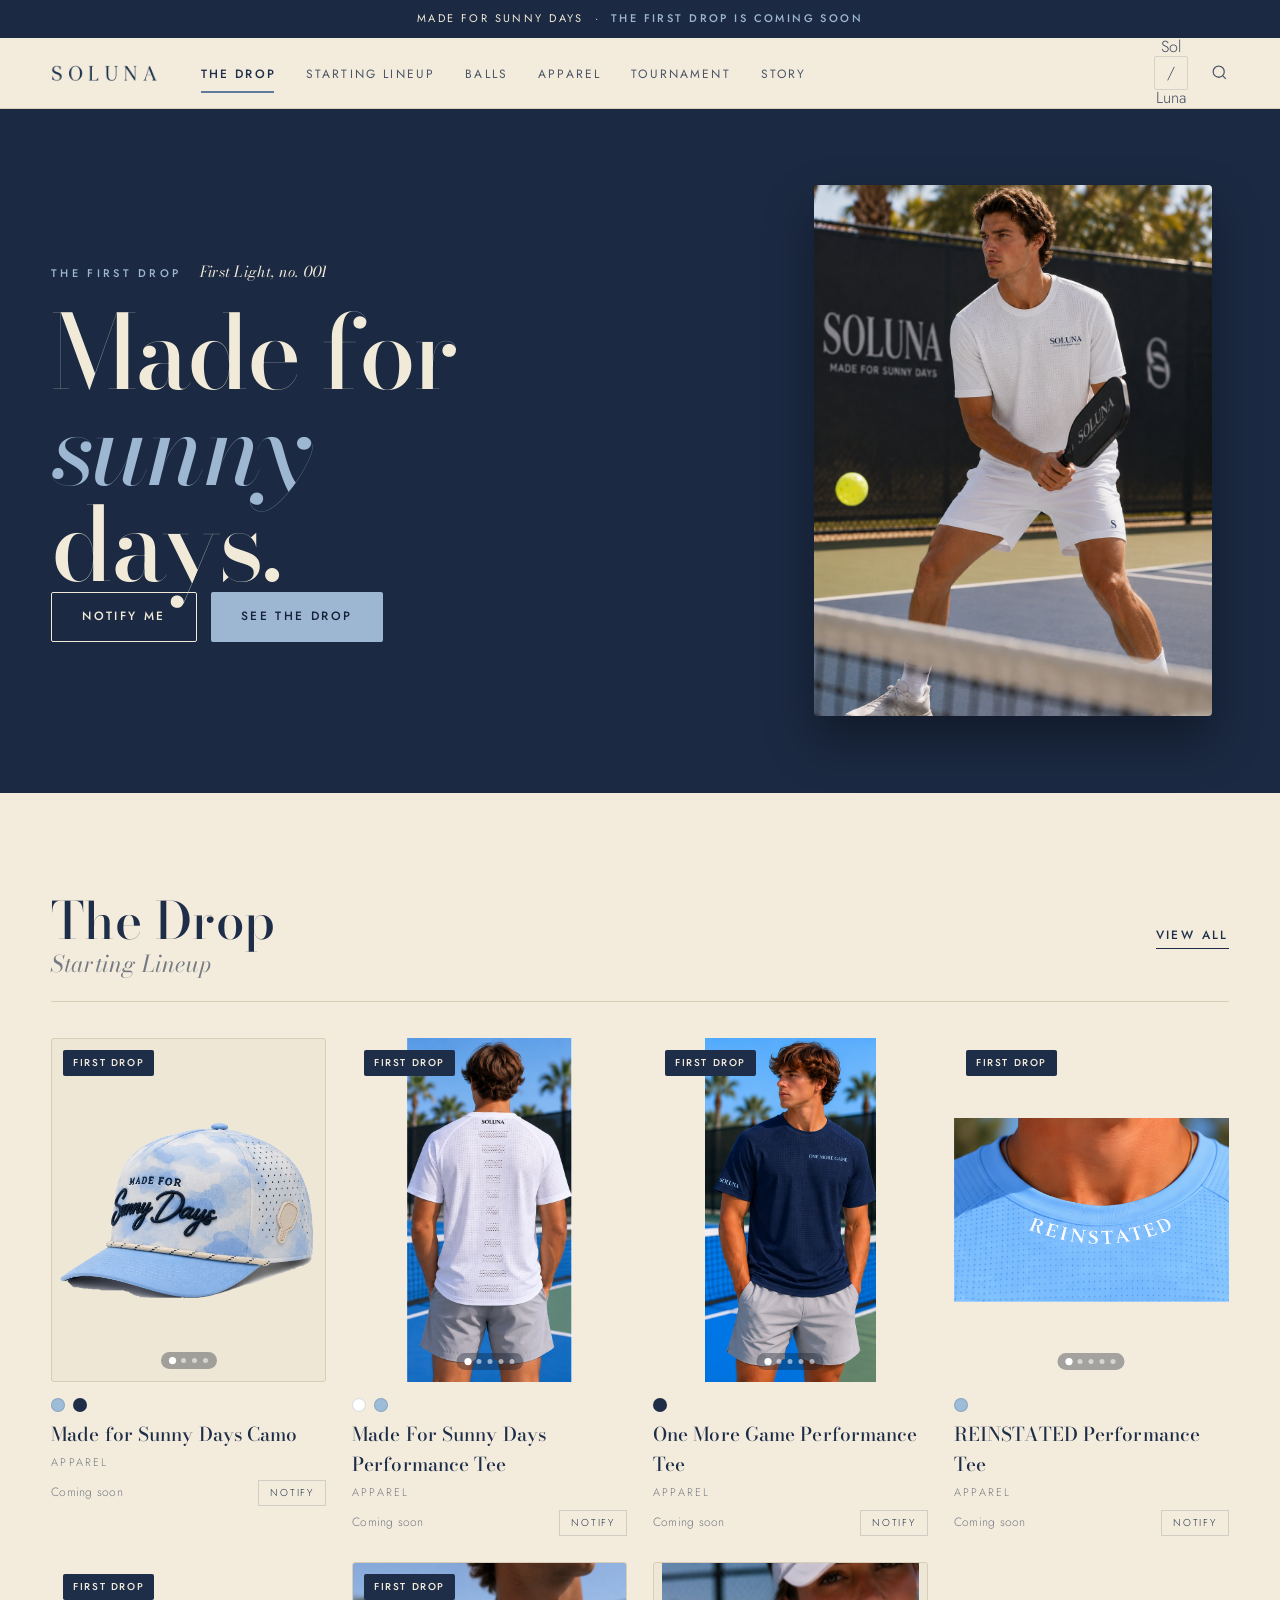
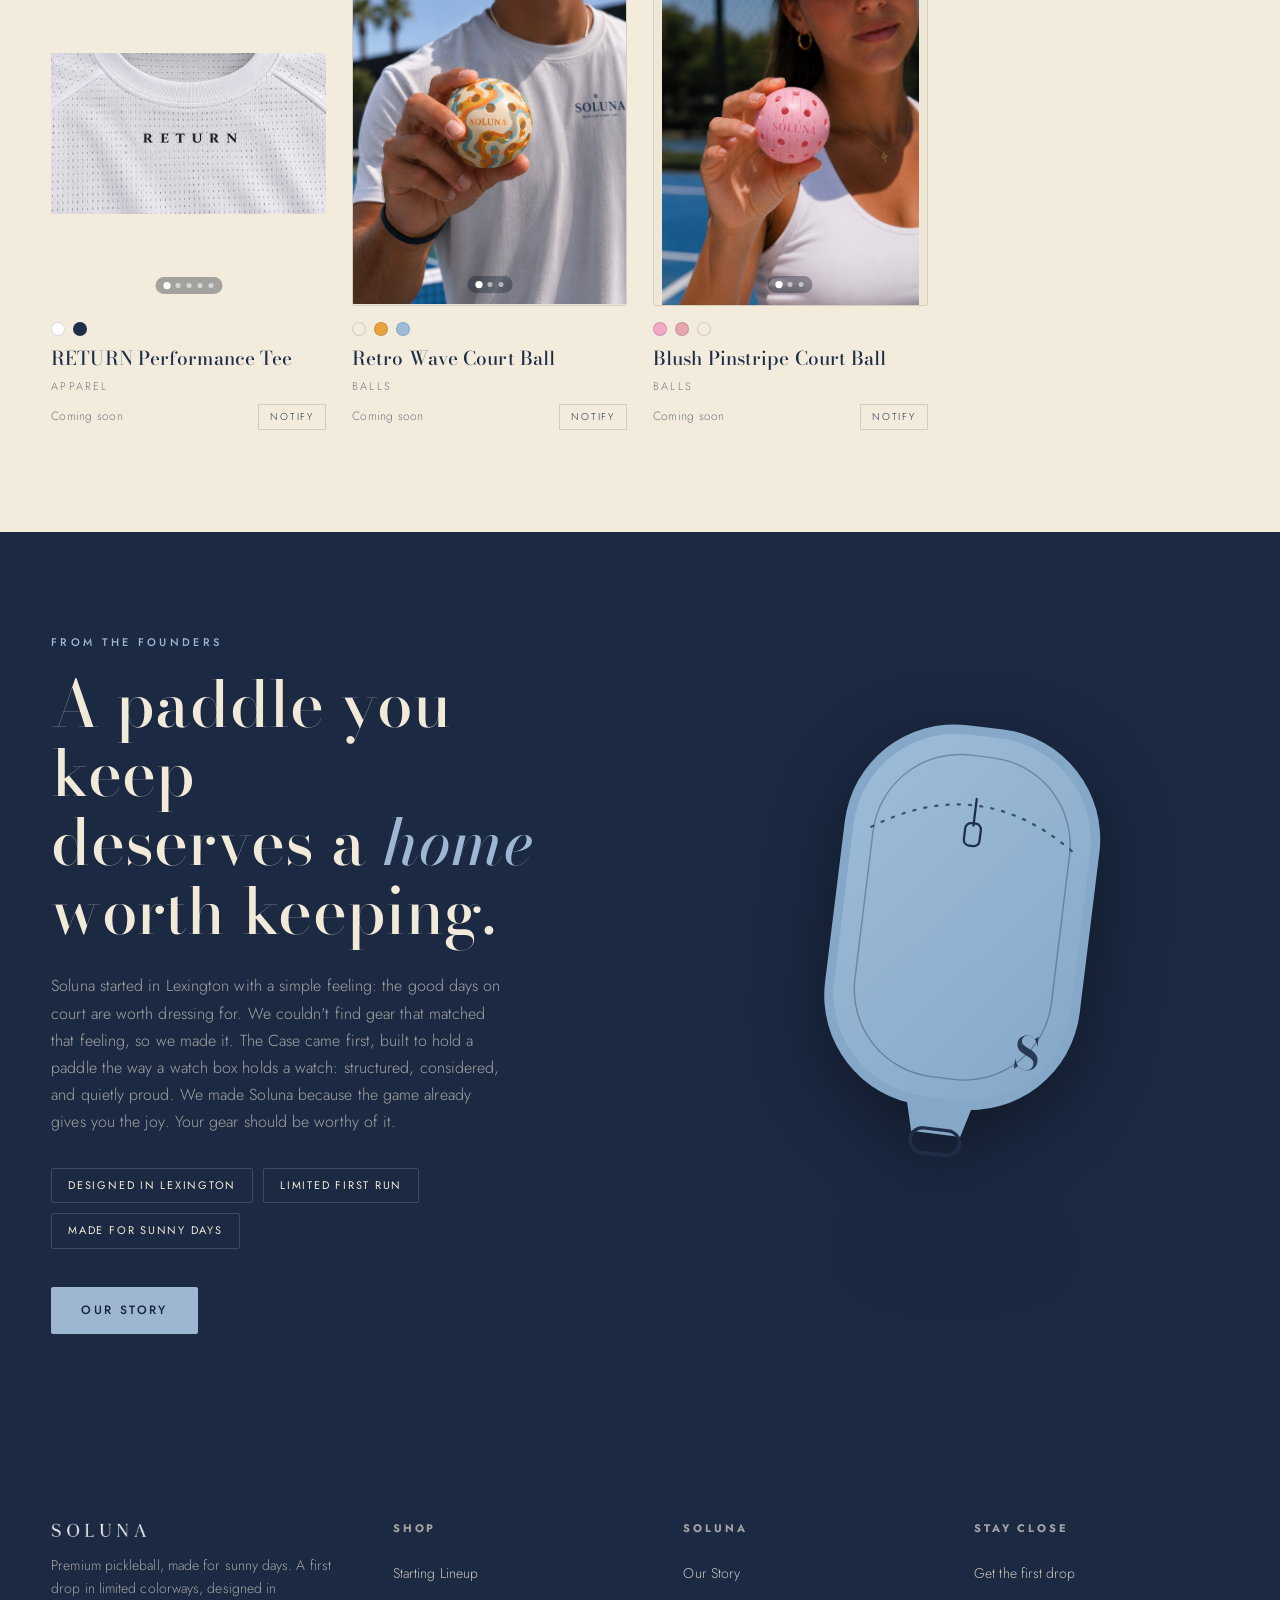
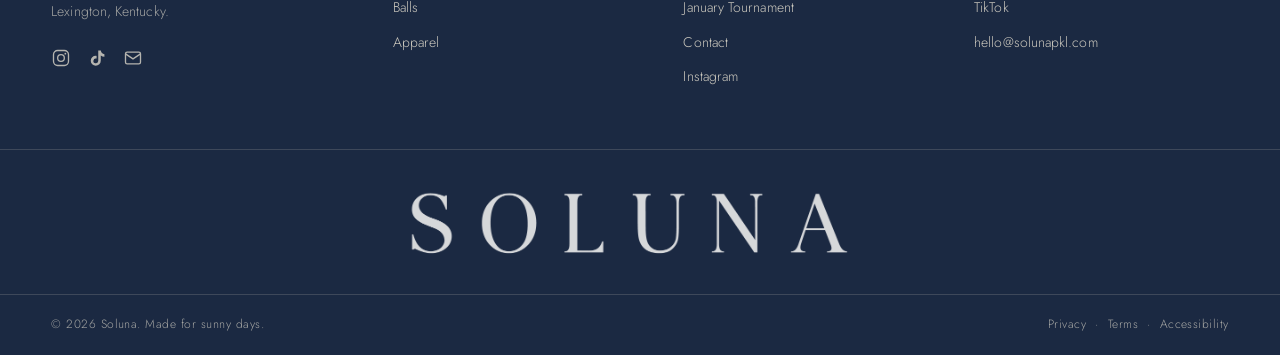
==== commit f85d1608: "Refresh blue camo catalog gallery images" ====
--- a/index.html
+++ b/index.html
@@ -102,7 +102,7 @@
     </div>
   </section>
 
-  <script src="js/catalog.js?v=15"></script>
+  <script src="js/catalog.js?v=16"></script>
   <script src="js/site.js?v=13"></script>
   <script>
     function pageInit() {
--- a/css/style.css
+++ b/css/style.css
@@ -697,3 +697,7 @@
 .hat-camo-page .pdp-art.photo { aspect-ratio: 4 / 5; }
 .hat-camo-page .pdp-art.photo img { object-fit: contain; }
 .hat-camo-page .pdp-thumbs button img { object-fit: contain; }
+
+/* Made for Sunny Days Camo: white product photo backgrounds. */
+.hat-camo-page .pdp-art.photo,
+.hat-camo-page .pdp-thumbs button { background: #fff; }
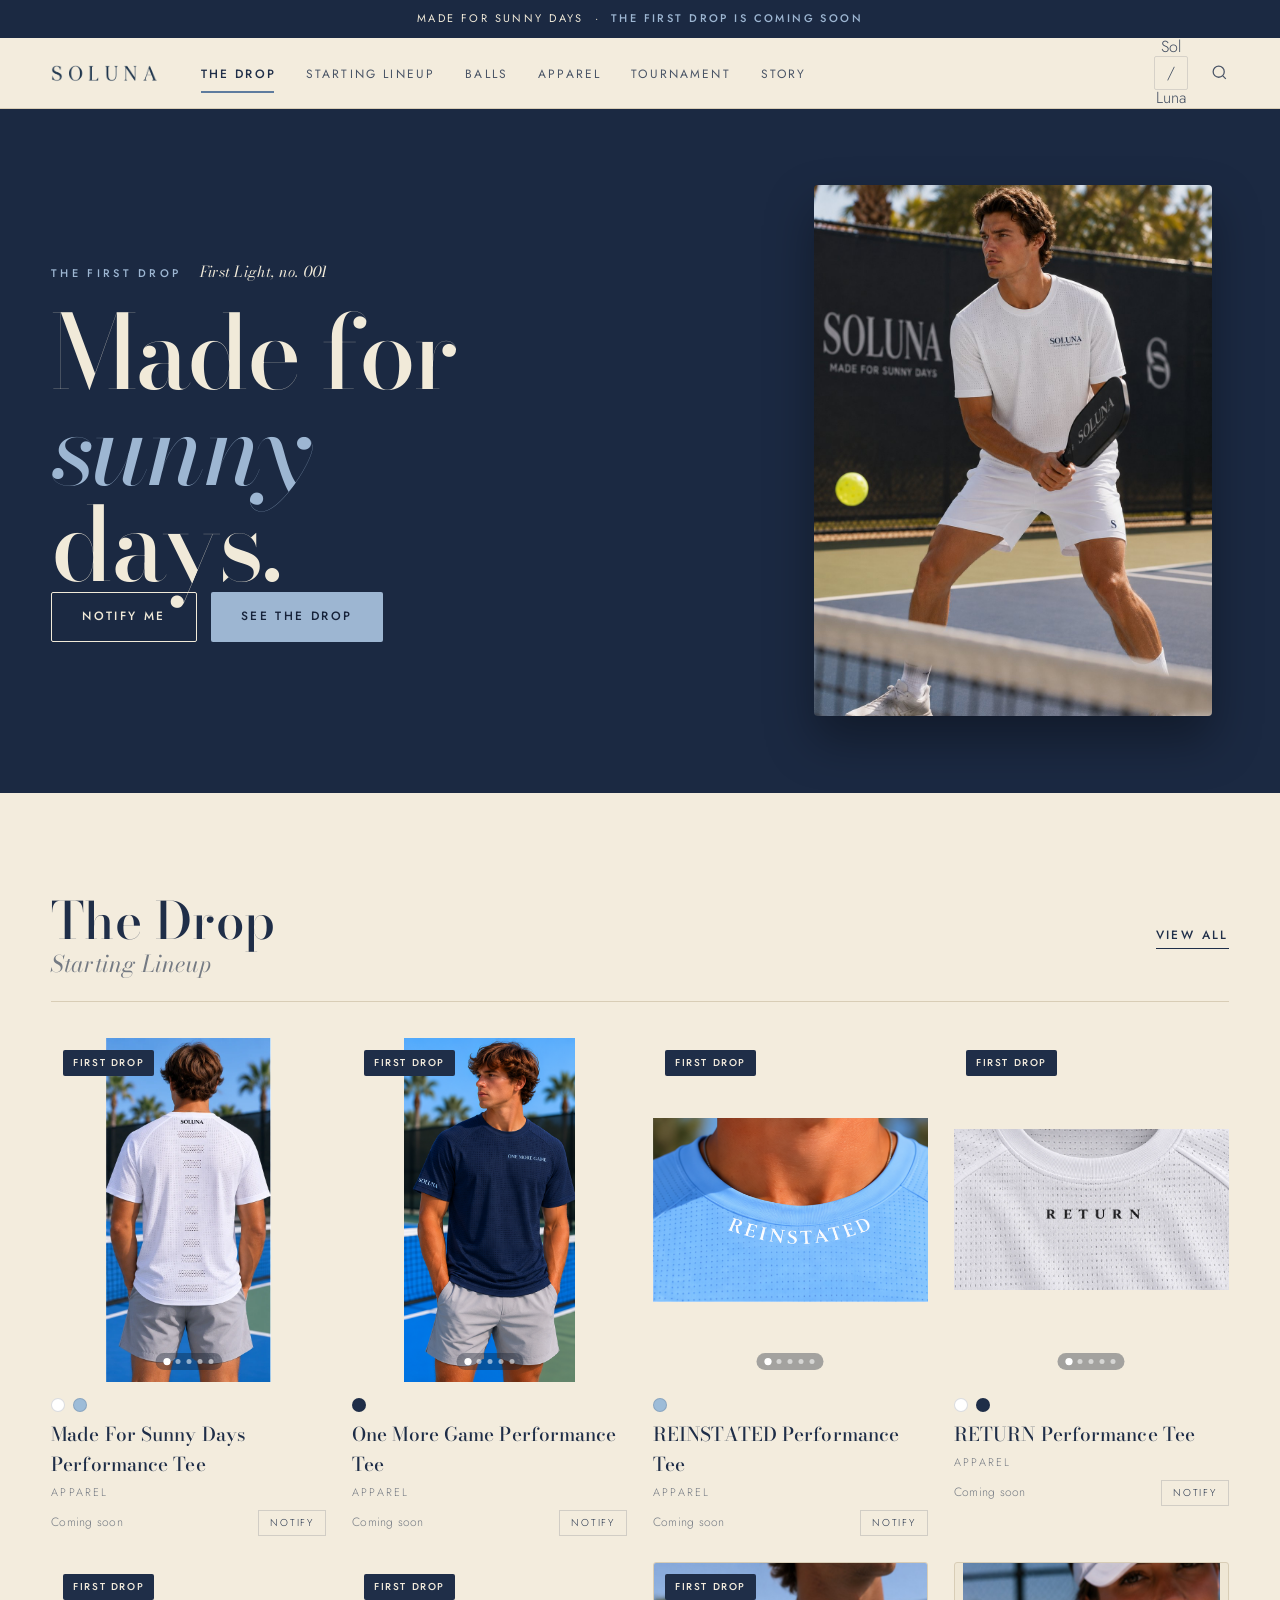
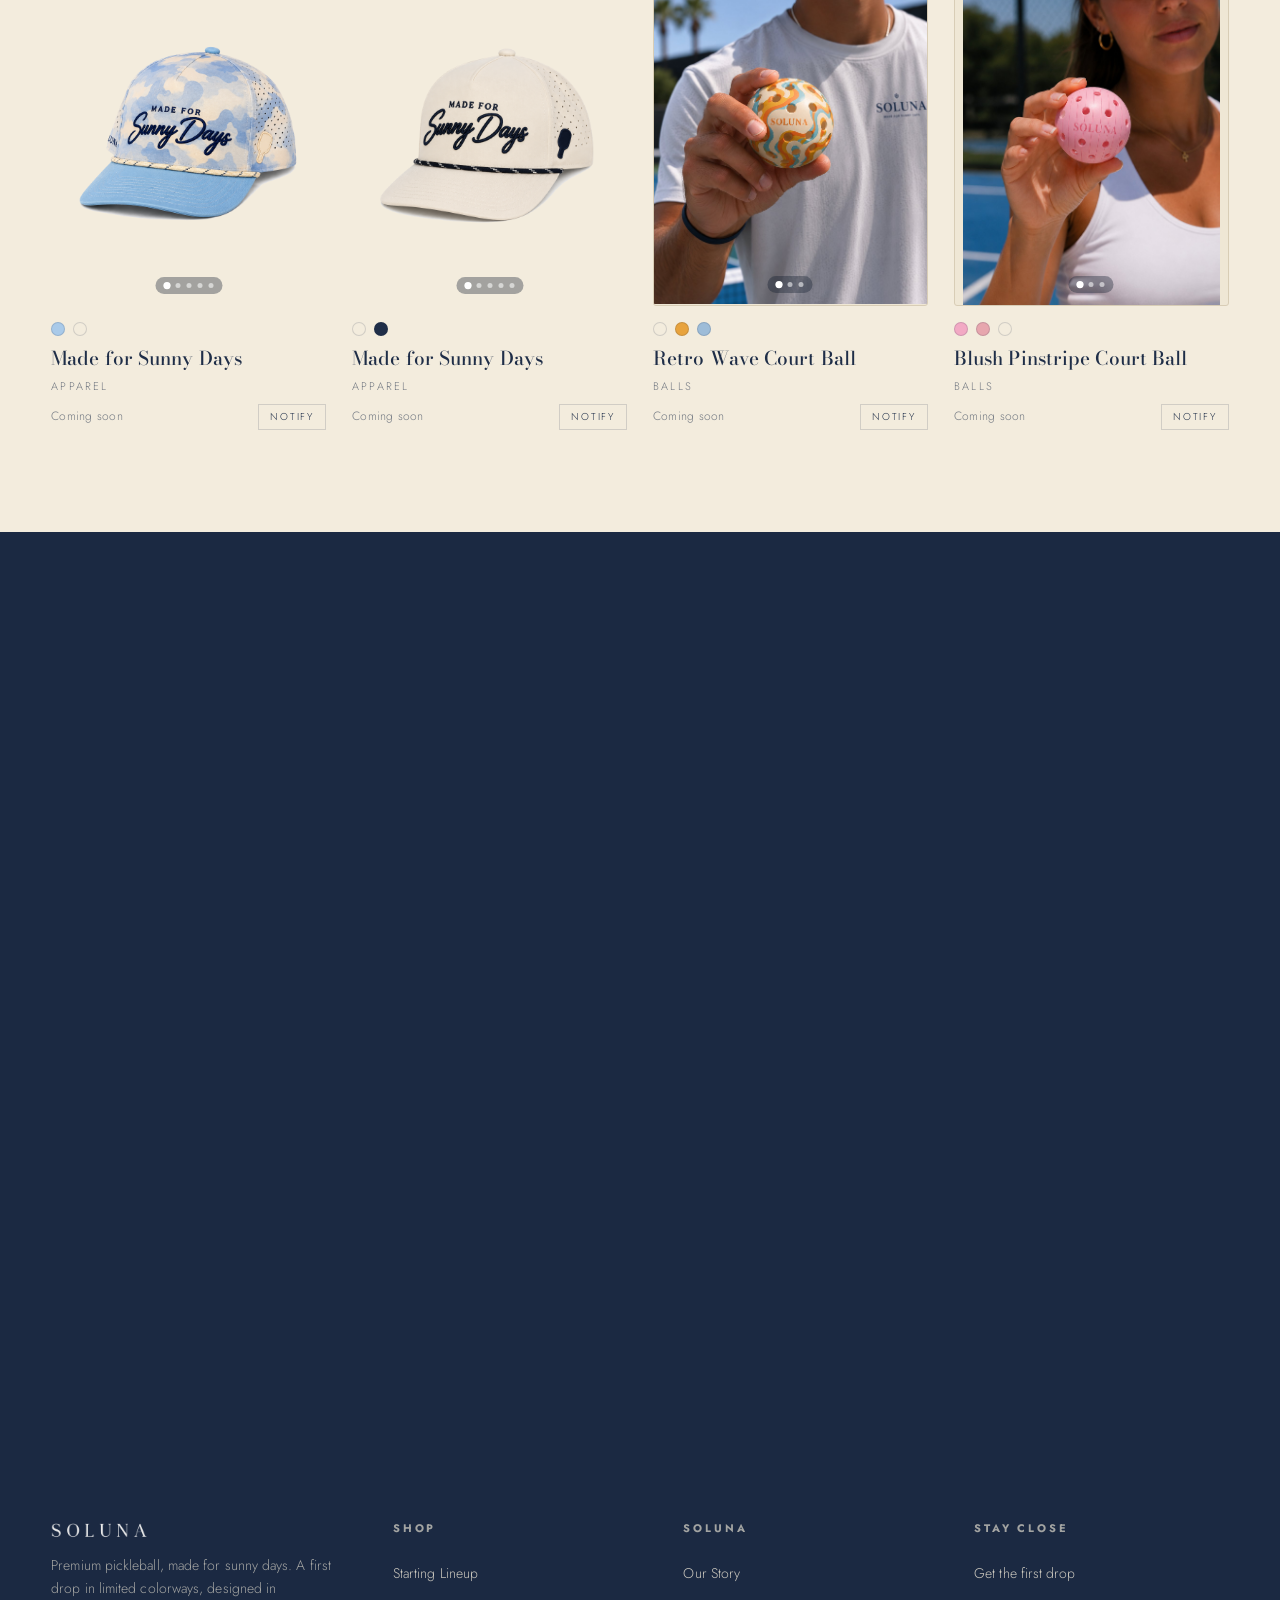
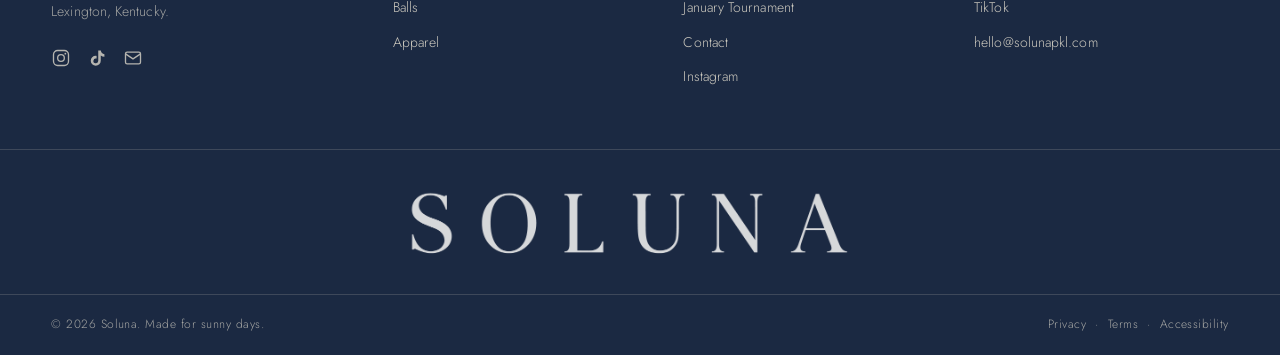
==== commit 418dd2dd: "Load seamless hat galleries with refreshed styles and photo handling" ====
--- a/index.html
+++ b/index.html
@@ -45,7 +45,7 @@
   <link rel="preconnect" href="https://fonts.googleapis.com">
   <link rel="preconnect" href="https://fonts.gstatic.com" crossorigin>
   <link href="https://fonts.googleapis.com/css2?family=Bodoni+Moda:ital,opsz,wght@0,6..96,400;0,6..96,500;0,6..96,600;1,6..96,400&family=Jost:wght@300;400;500&display=swap" rel="stylesheet">
-  <link rel="stylesheet" href="css/style.css?v=12">
+  <link rel="stylesheet" href="css/style.css?v=15">
   <link rel="preload" as="image" href="assets/hero-court.jpg">
   <link rel="icon" href="data:image/svg+xml,%3Csvg xmlns='http://www.w3.org/2000/svg' viewBox='0 0 32 32'%3E%3Crect width='32' height='32' fill='%23F3ECDD'/%3E%3Ctext x='16' y='24' text-anchor='middle' font-family='Georgia,serif' font-weight='600' font-size='24' fill='%231F2E48'%3ES%3C/text%3E%3C/svg%3E">
 </head>
@@ -103,7 +103,7 @@
   </section>
 
   <script src="js/catalog.js?v=16"></script>
-  <script src="js/site.js?v=13"></script>
+  <script src="js/site.js?v=14"></script>
   <script>
     function pageInit() {
       const storyEl = document.getElementById("story-case");
--- a/css/style.css
+++ b/css/style.css
@@ -698,6 +698,29 @@
 .hat-camo-page .pdp-art.photo img { object-fit: contain; }
 .hat-camo-page .pdp-thumbs button img { object-fit: contain; }
 
-/* Made for Sunny Days Camo: white product photo backgrounds. */
+/* Made for Sunny Days Camo: match the website's cream product background. */
 .hat-camo-page .pdp-art.photo,
-.hat-camo-page .pdp-thumbs button { background: #fff; }
+.hat-camo-page .pdp-thumbs button { background: var(--paper); }
+
+
+/* Hat photography: transparent photo edges blend into Sol AND Luna backgrounds.
+   No square tiles, borders, or cropped brims on hat cards or product galleries. */
+.card[href*="-hat-"] .frame.photo,
+.card[href*="-hat-"]:hover .frame.photo,
+body.hat-product-page .pdp-art.photo,
+body.hat-product-page .pdp-thumbs button {
+  background: transparent;
+  border: 0;
+  box-shadow: none;
+}
+.card[href*="-hat-"] .frame.photo img,
+.card[href*="-hat-"] .frame.photo.card-carousel .card-carousel-track img,
+body.hat-product-page .pdp-art.photo img,
+body.hat-product-page .pdp-thumbs button img {
+  object-fit: contain;
+}
+body.hat-product-page .pdp-art.photo { aspect-ratio: 4 / 5; }
+body.hat-product-page .pdp-thumbs button.active {
+  outline: 2px solid var(--accent);
+  outline-offset: 2px;
+}
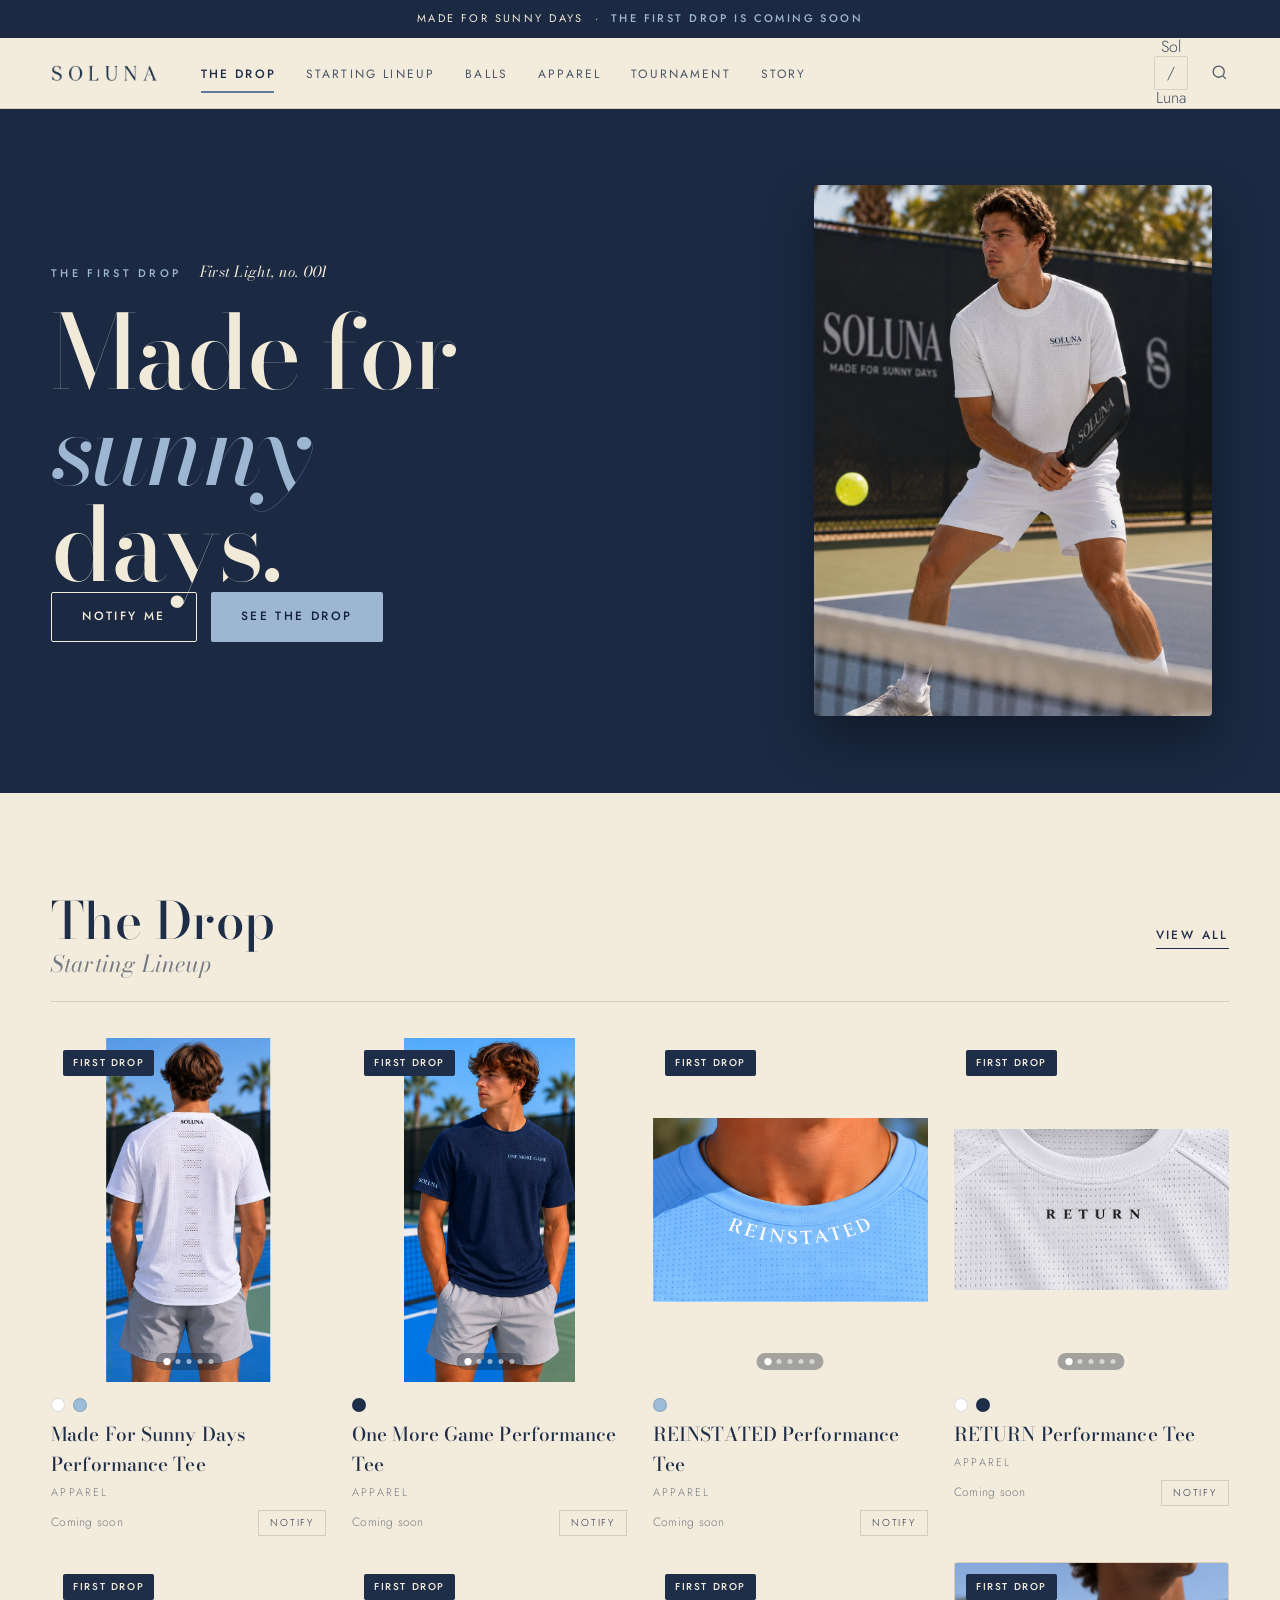
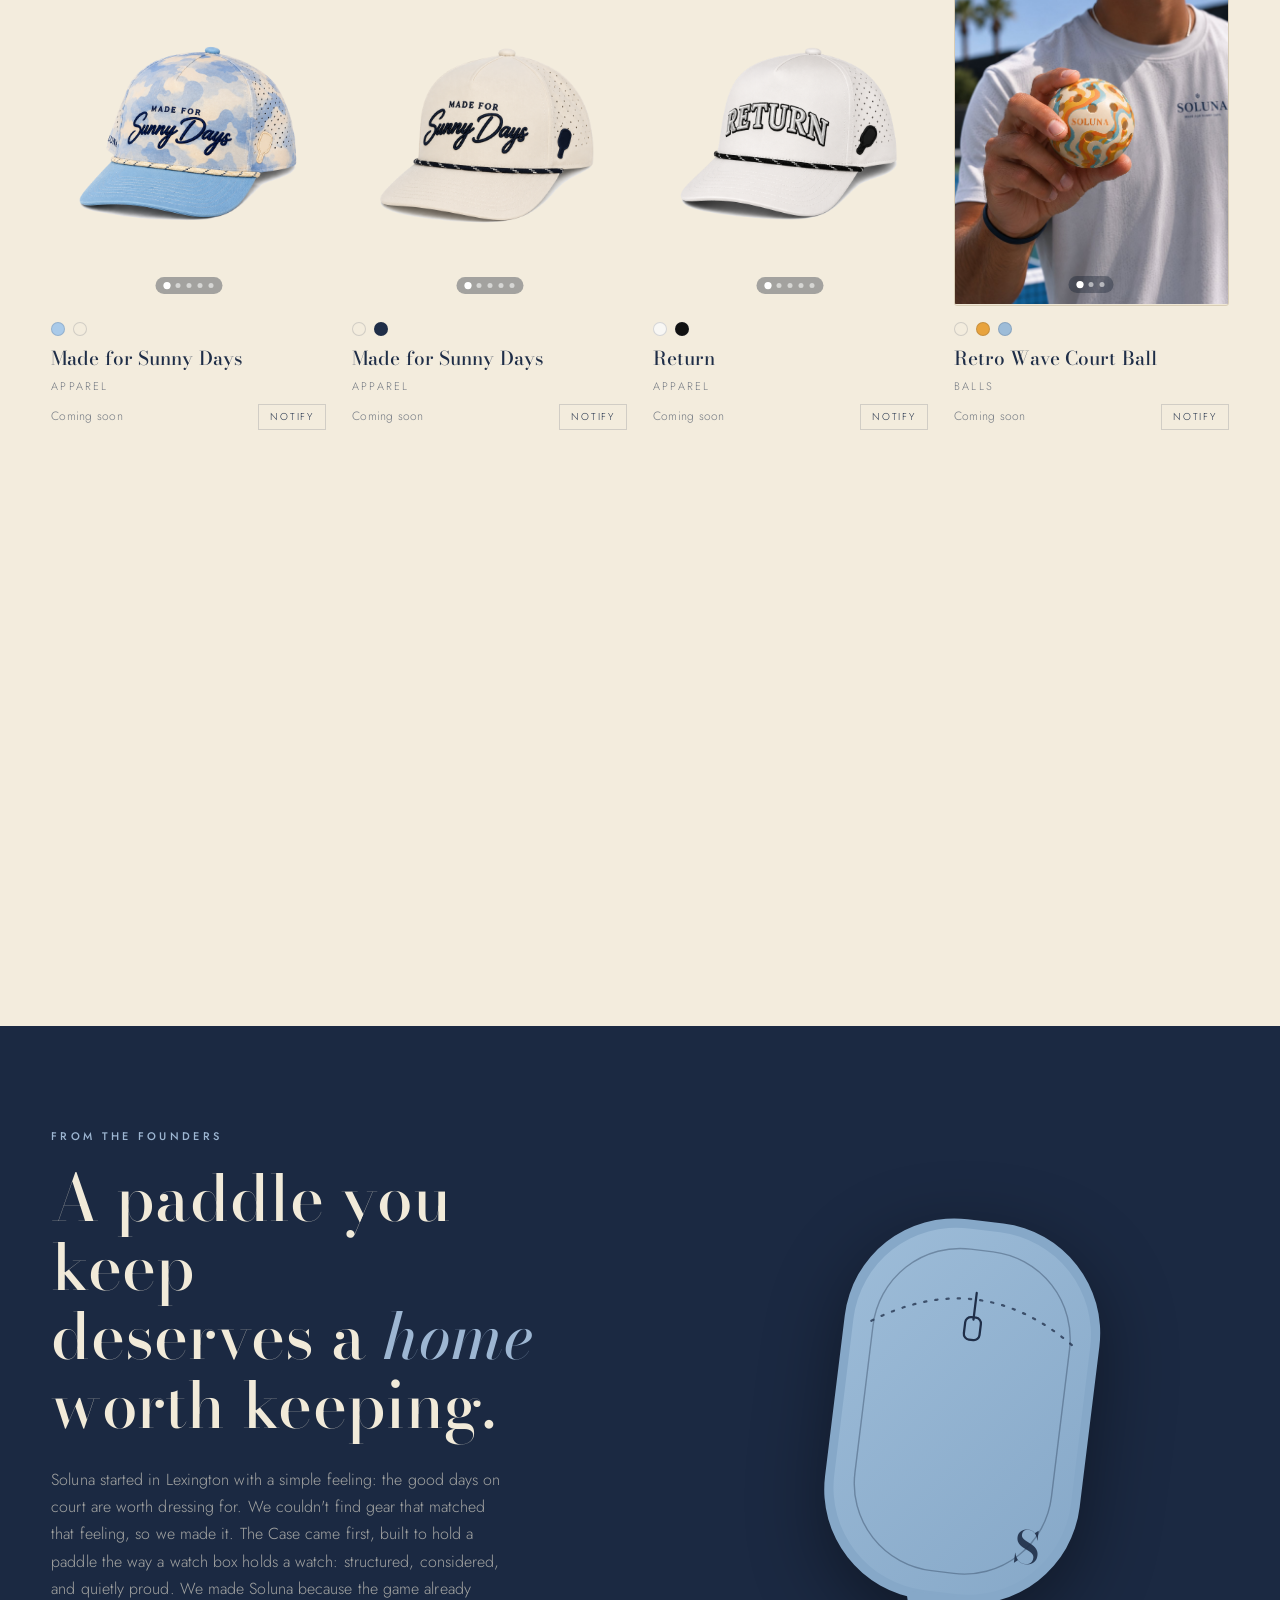
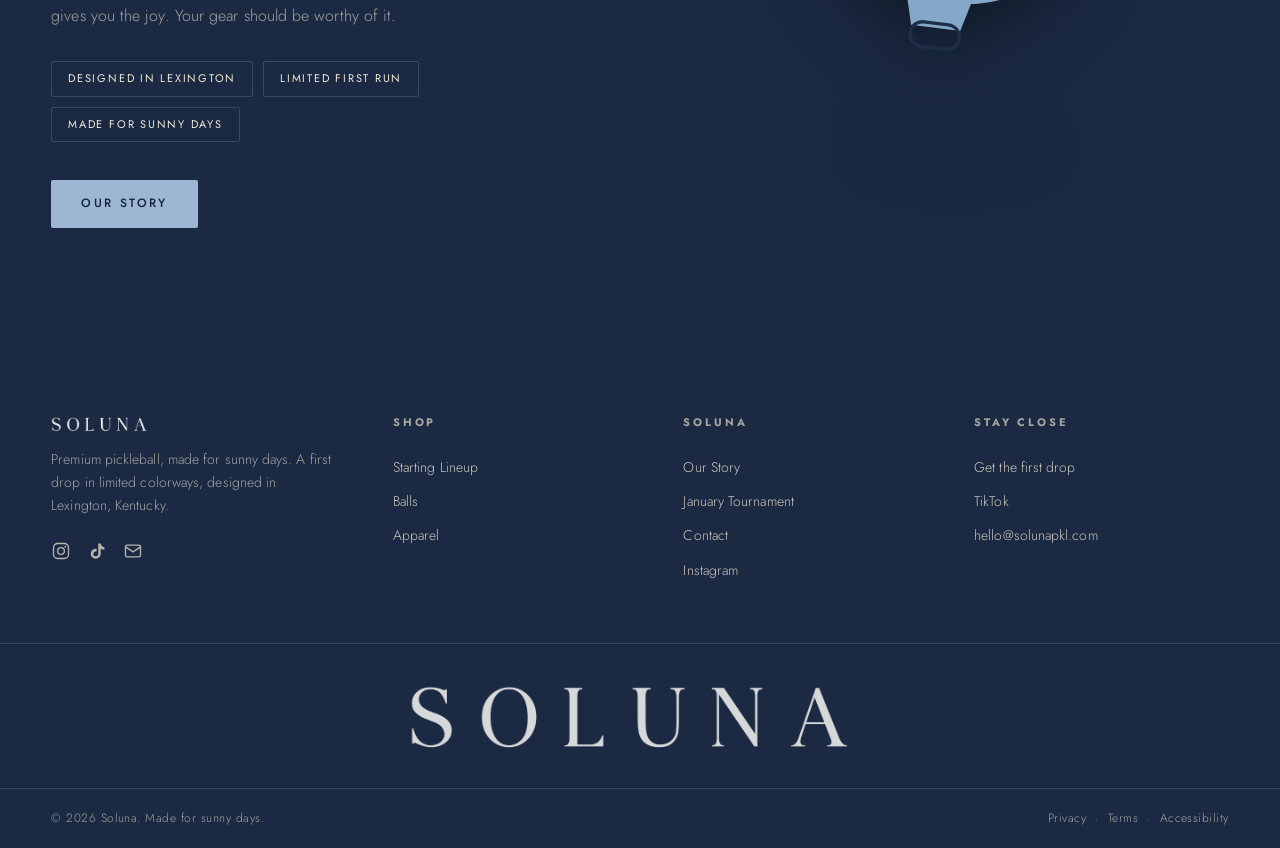
==== commit 596c788f: "Refresh catalog for Return Bold hat listing" ====
--- a/index.html
+++ b/index.html
@@ -102,7 +102,7 @@
     </div>
   </section>
 
-  <script src="js/catalog.js?v=16"></script>
+  <script src="js/catalog.js?v=17"></script>
   <script src="js/site.js?v=14"></script>
   <script>
     function pageInit() {
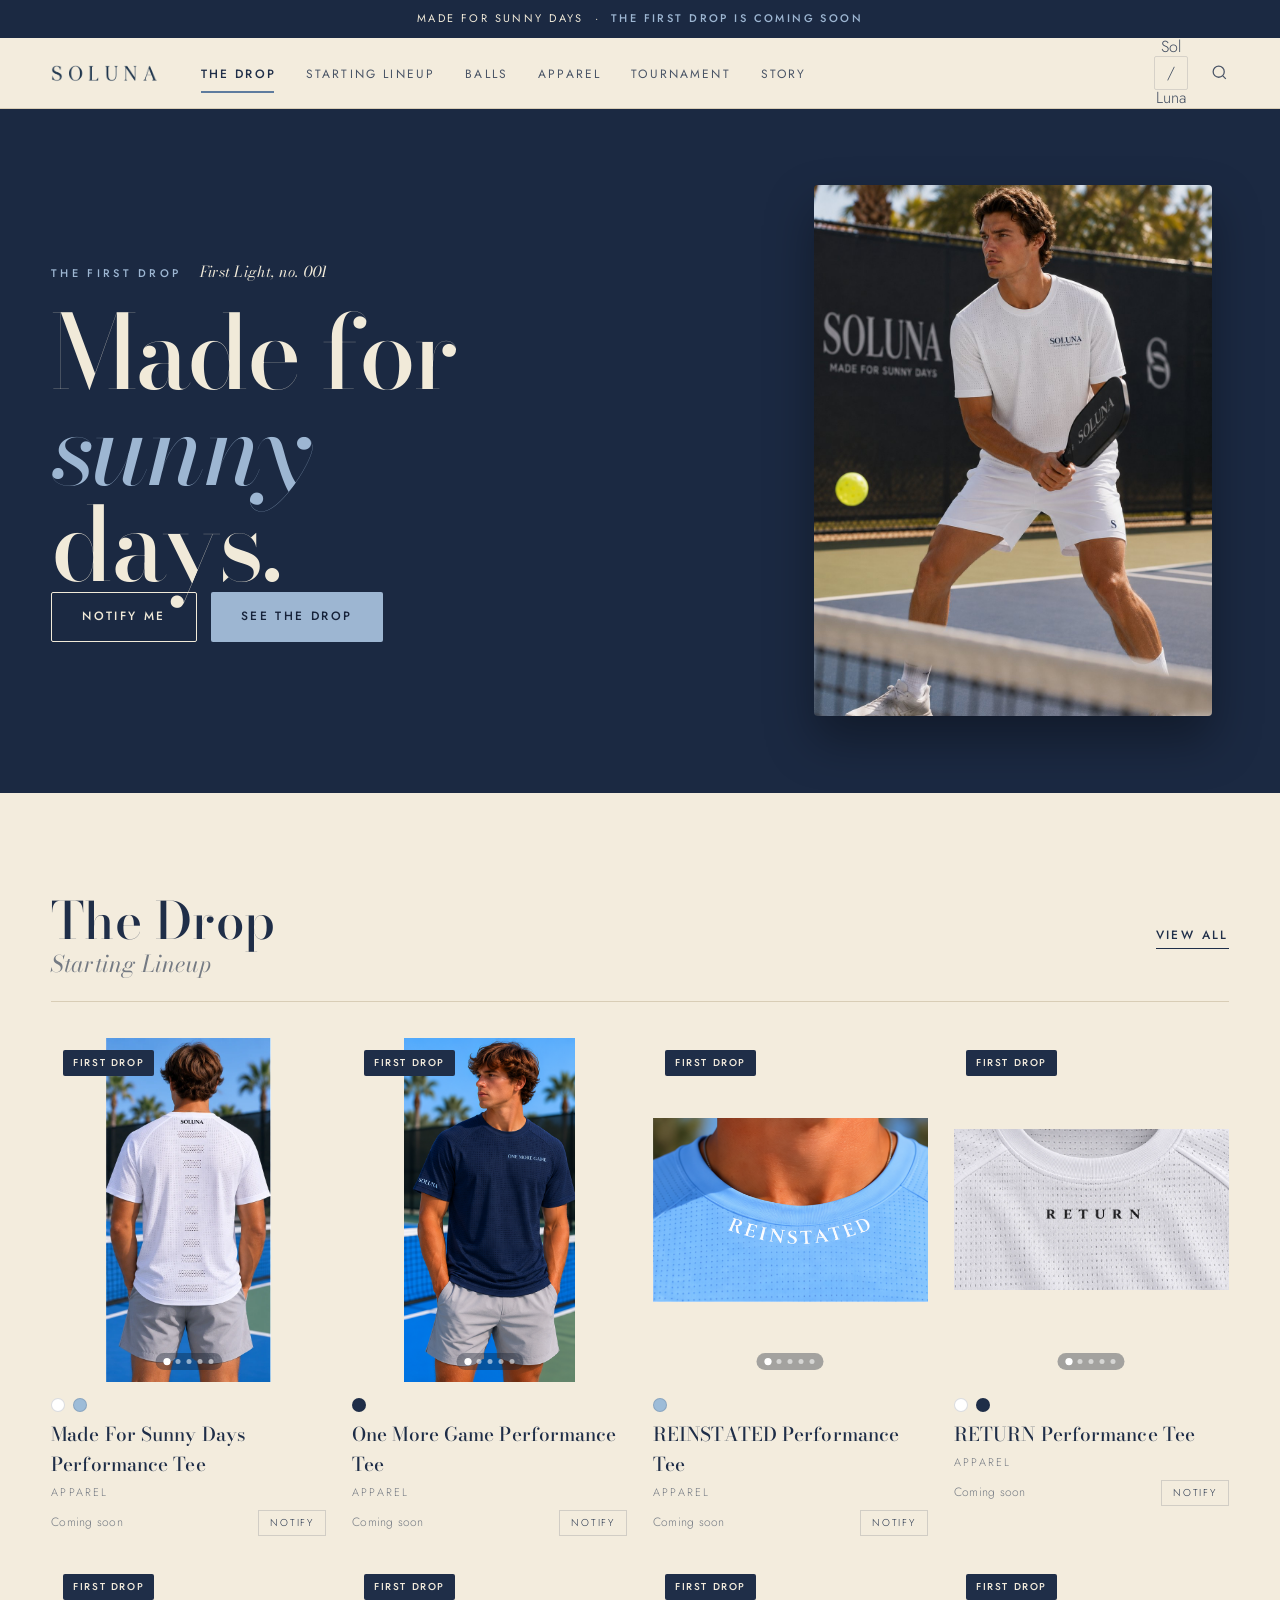
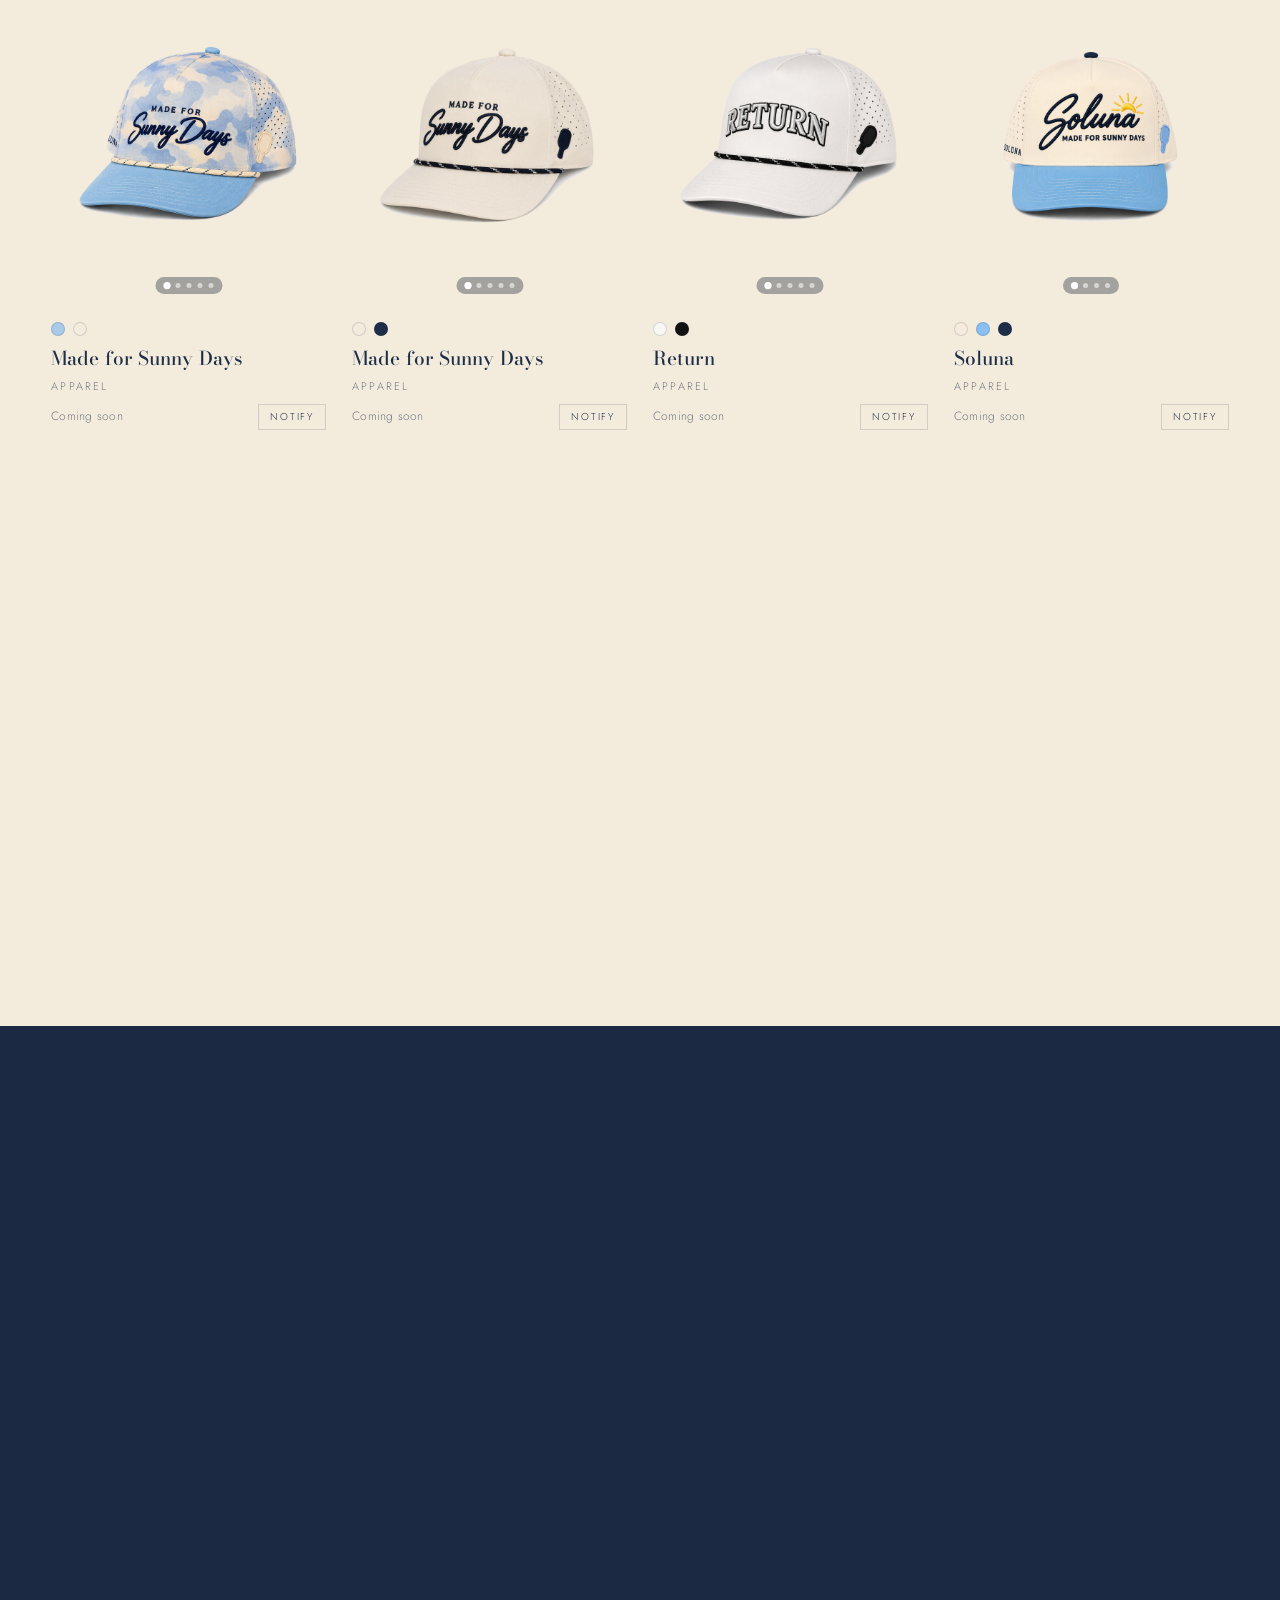
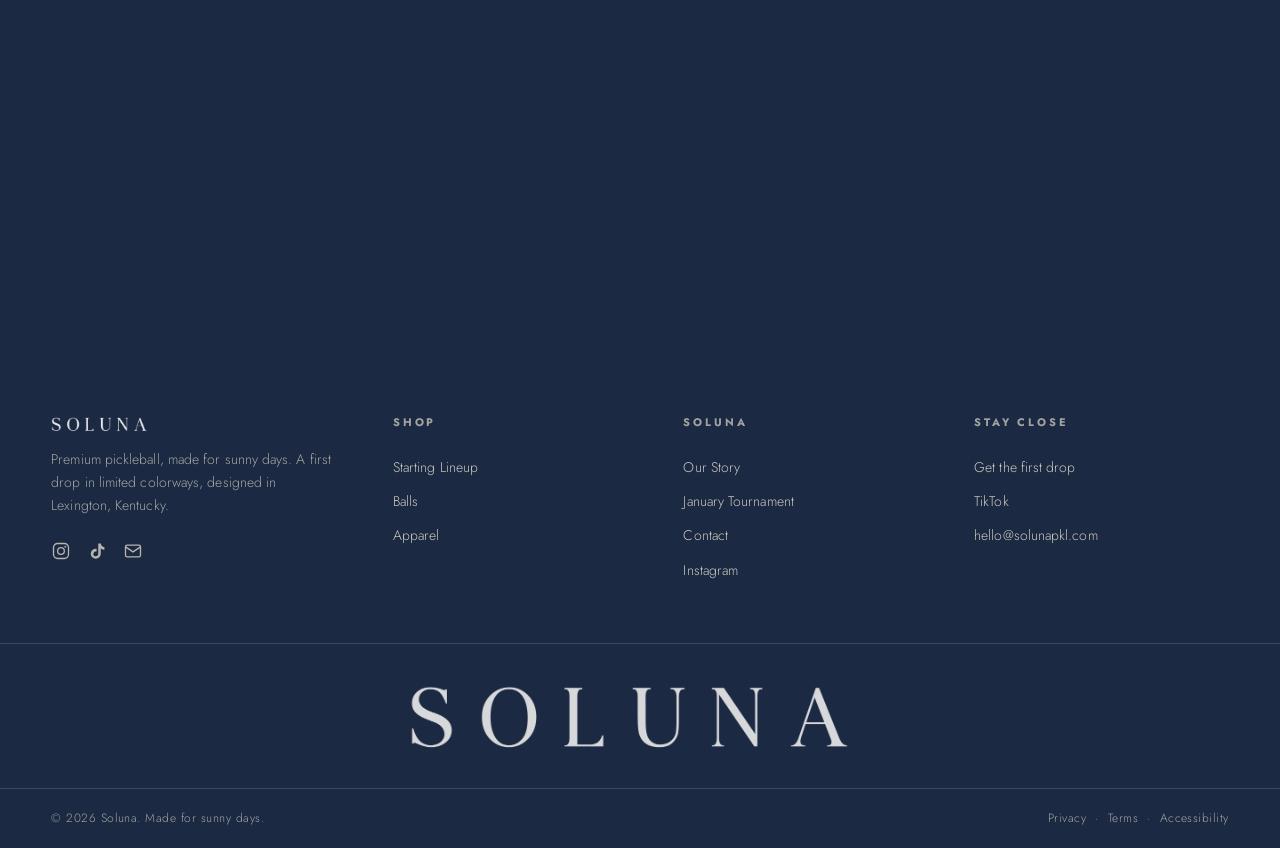
==== commit 3dddfcaf: "Publish Soluna Made for Sunny Days hat catalog update" ====
--- a/index.html
+++ b/index.html
@@ -102,7 +102,7 @@
     </div>
   </section>
 
-  <script src="js/catalog.js?v=17"></script>
+  <script src="js/catalog.js?v=18"></script>
   <script src="js/site.js?v=14"></script>
   <script>
     function pageInit() {
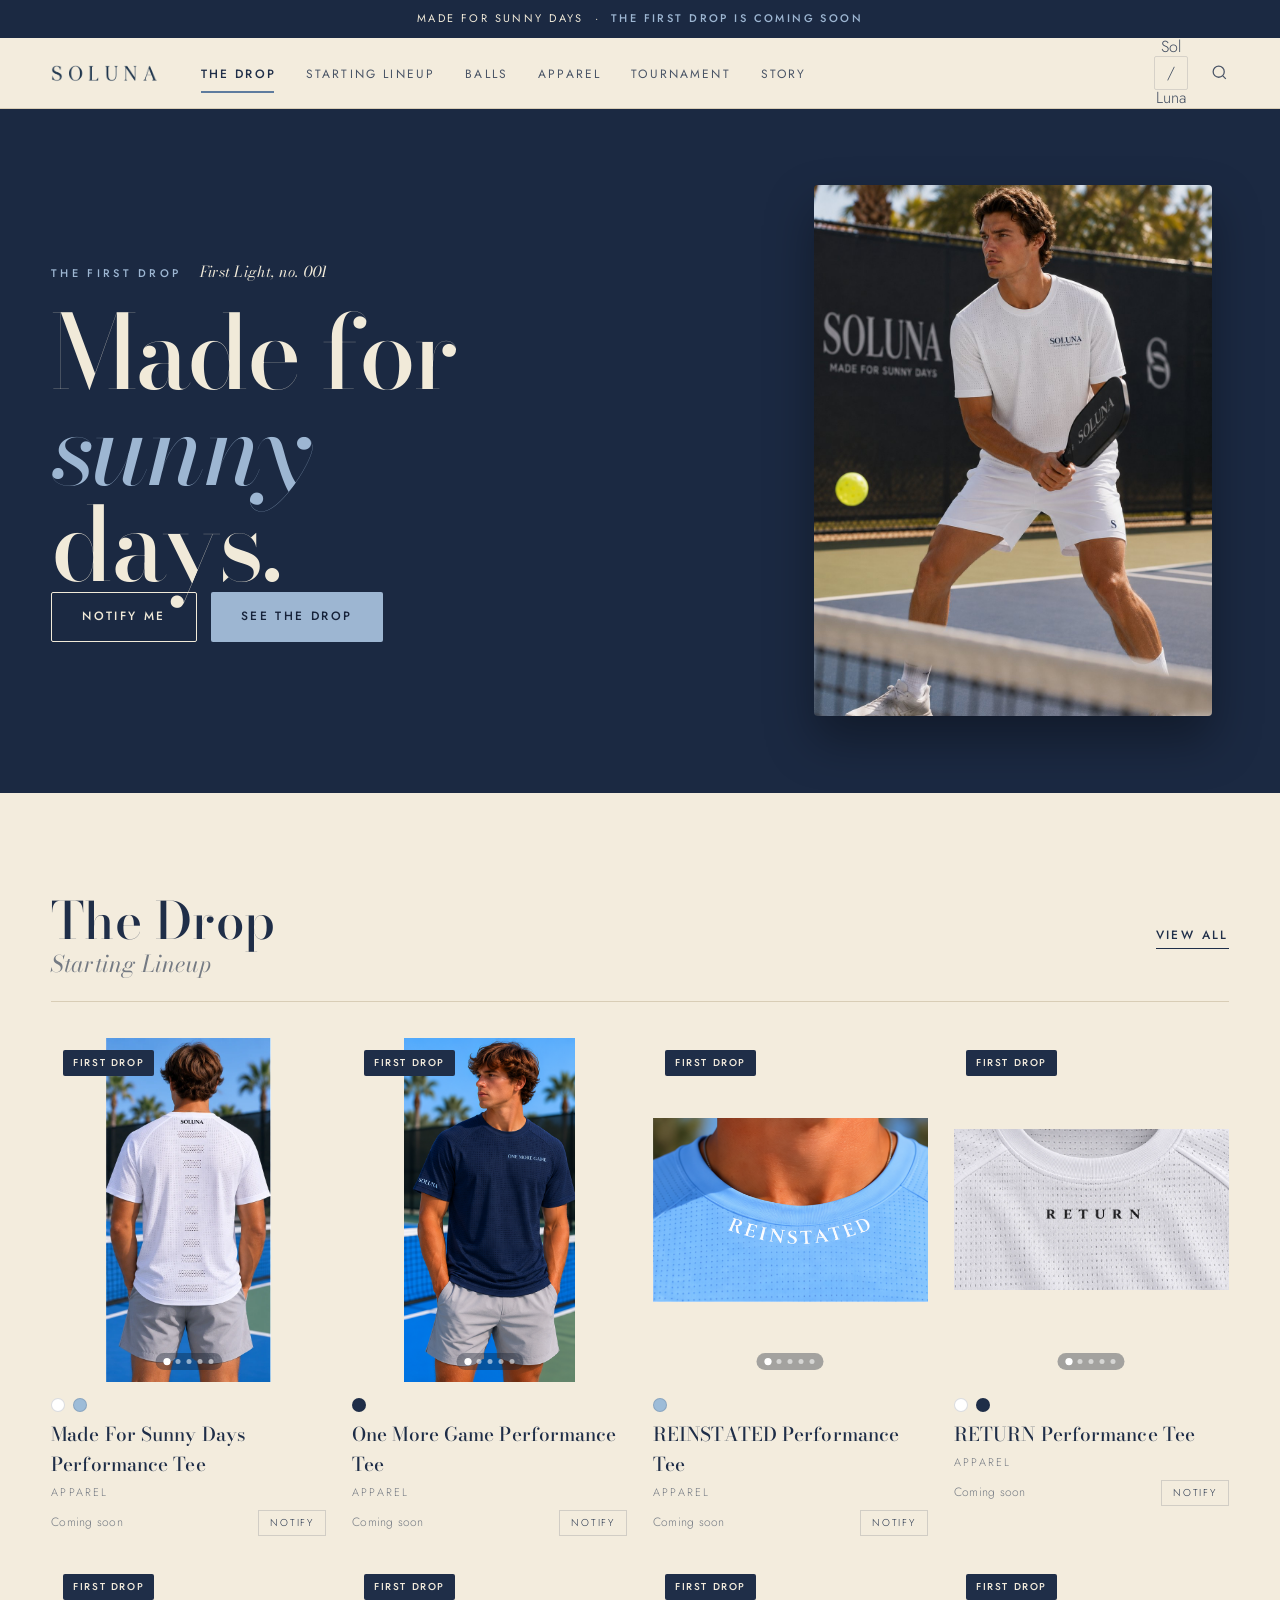
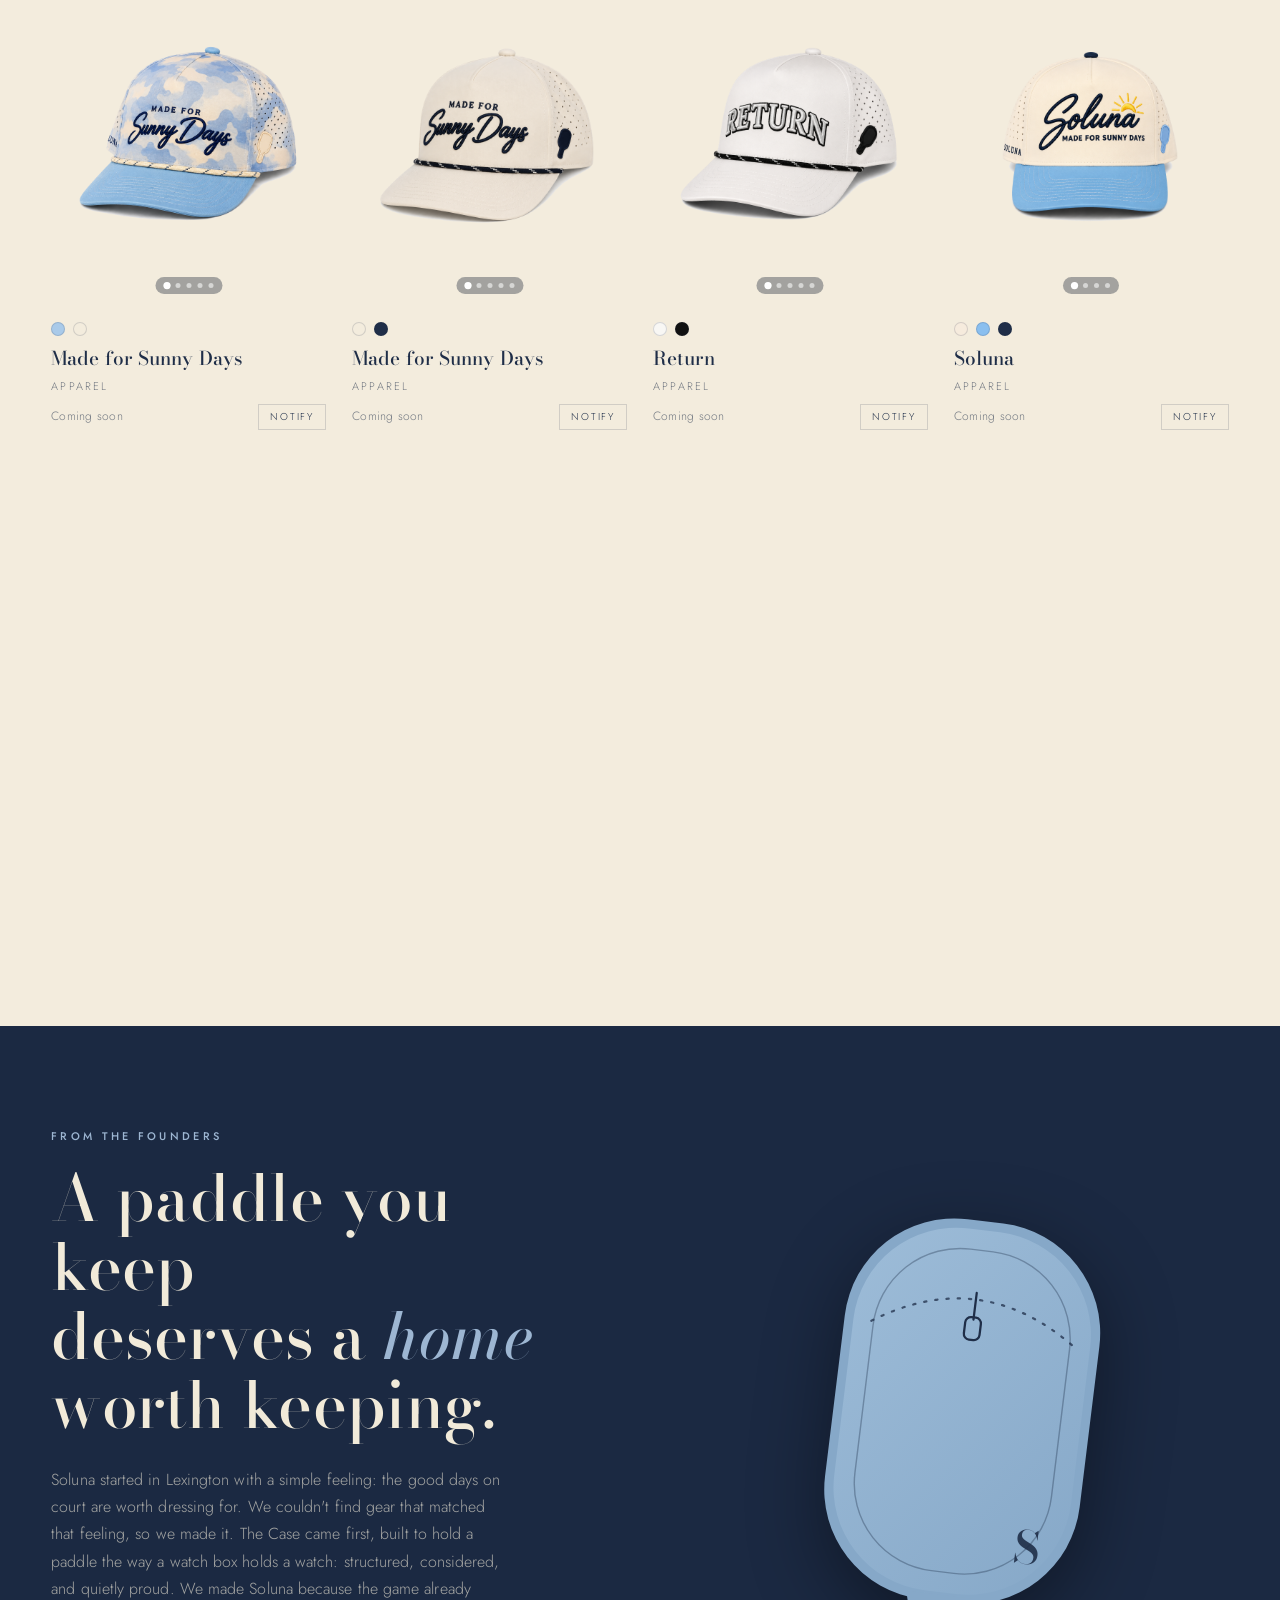
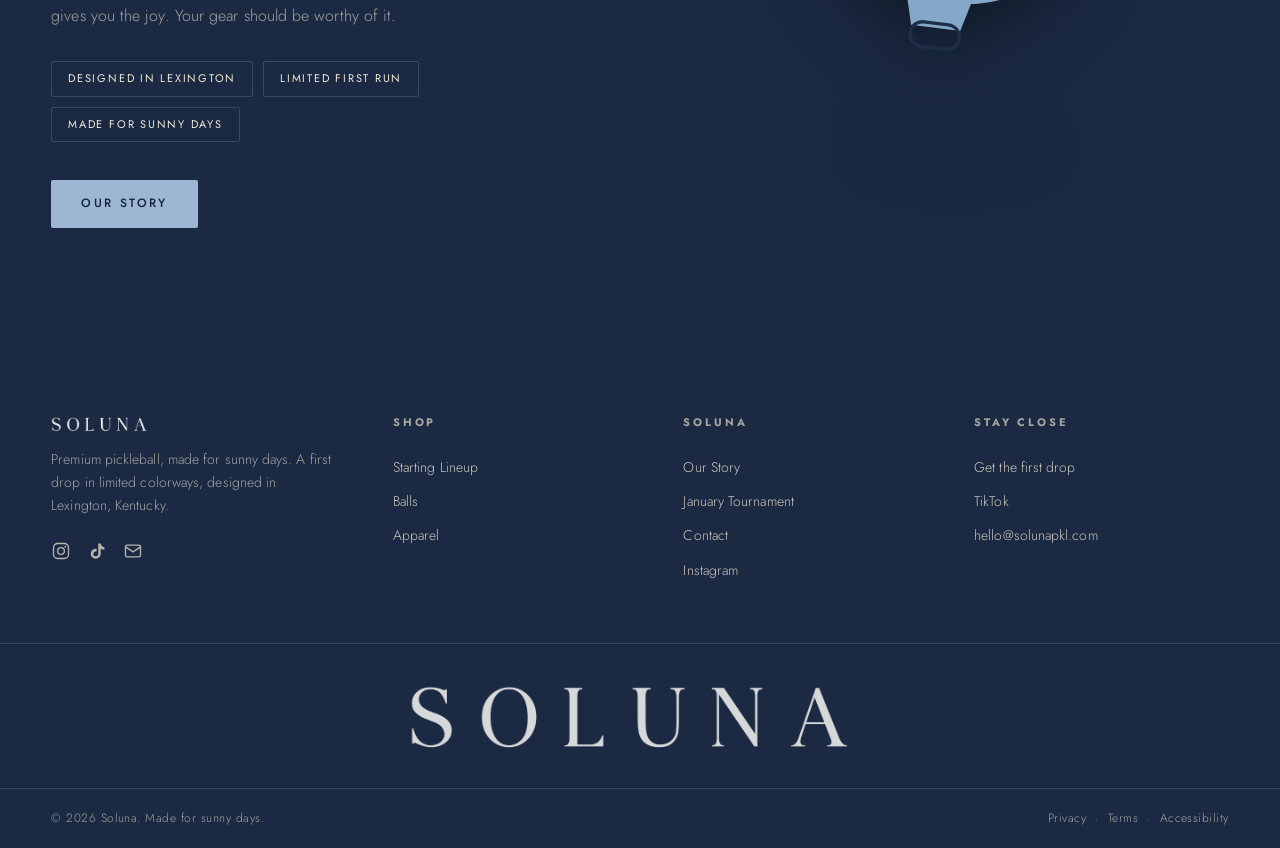
==== commit fcdbe332: "Refresh catalog after sunrise interior photo fix" ====
--- a/index.html
+++ b/index.html
@@ -102,7 +102,7 @@
     </div>
   </section>
 
-  <script src="js/catalog.js?v=18"></script>
+  <script src="js/catalog.js?v=20"></script>
   <script src="js/site.js?v=14"></script>
   <script>
     function pageInit() {
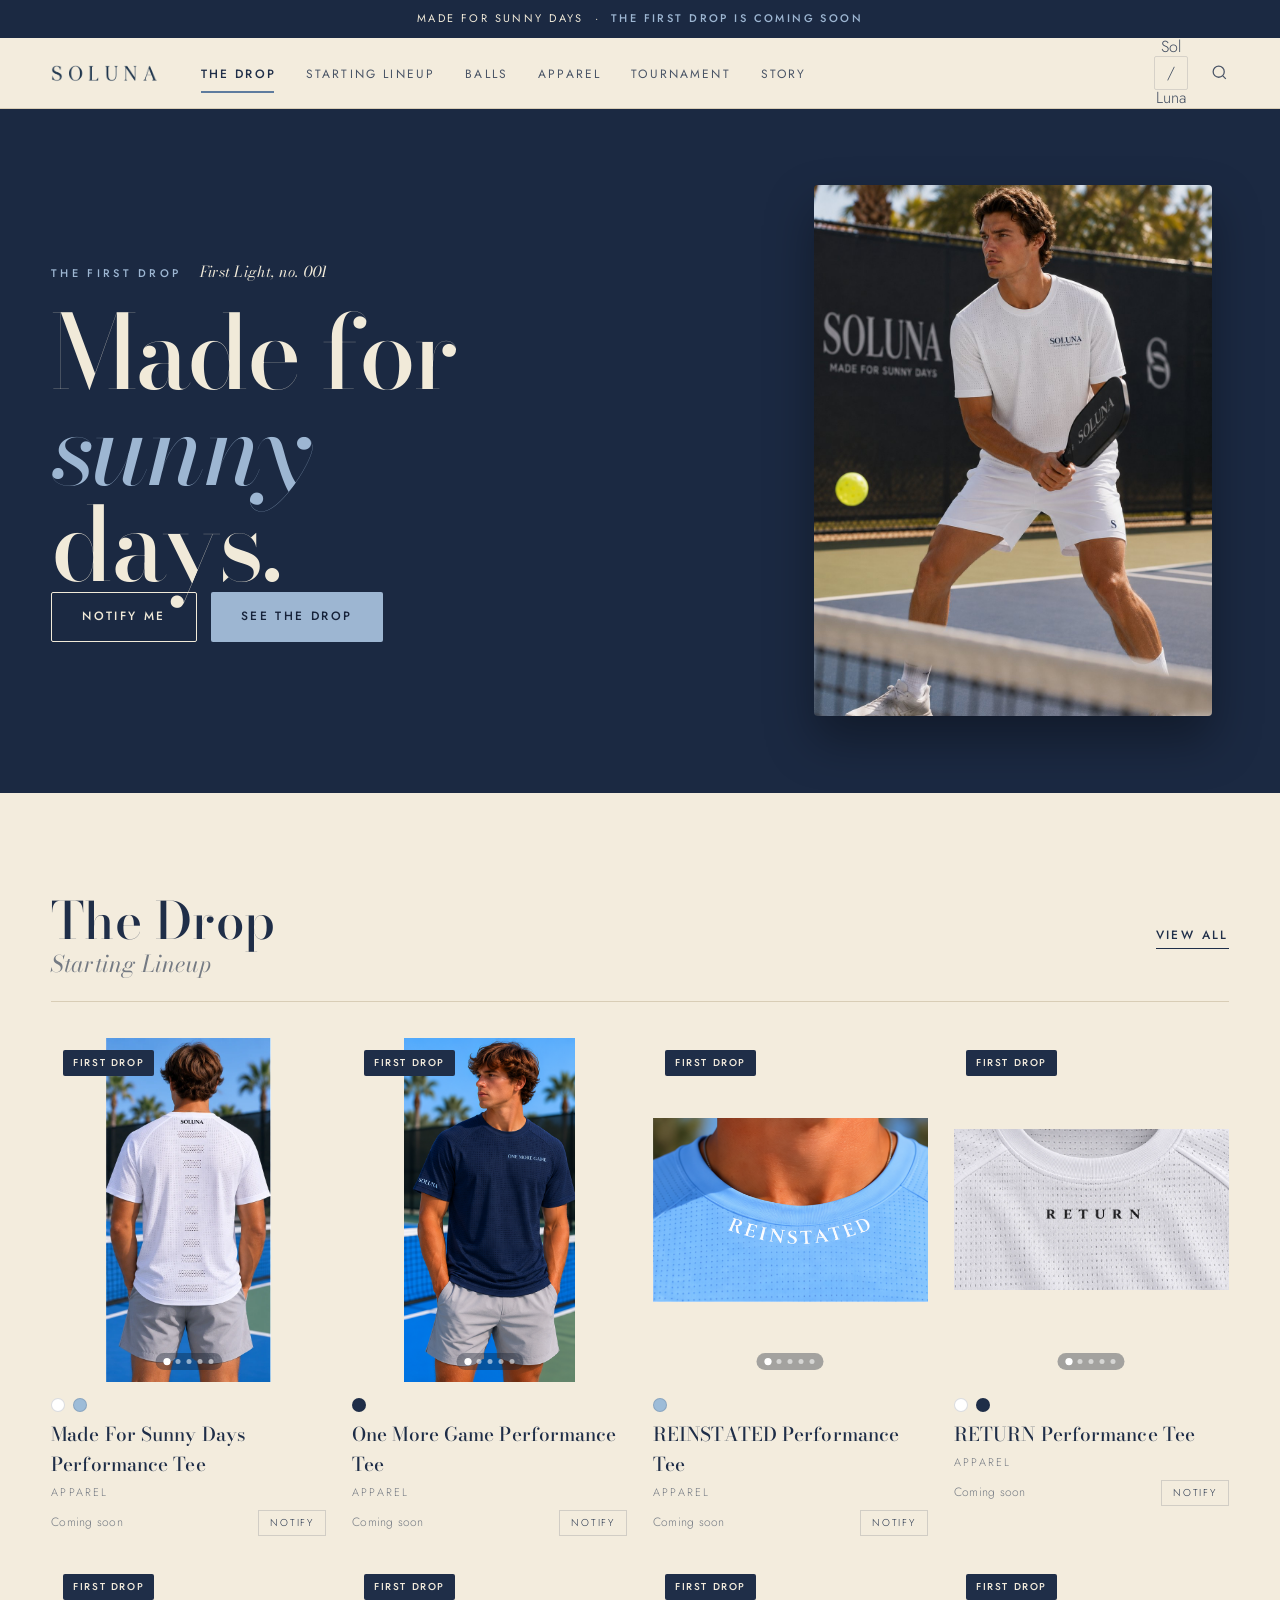
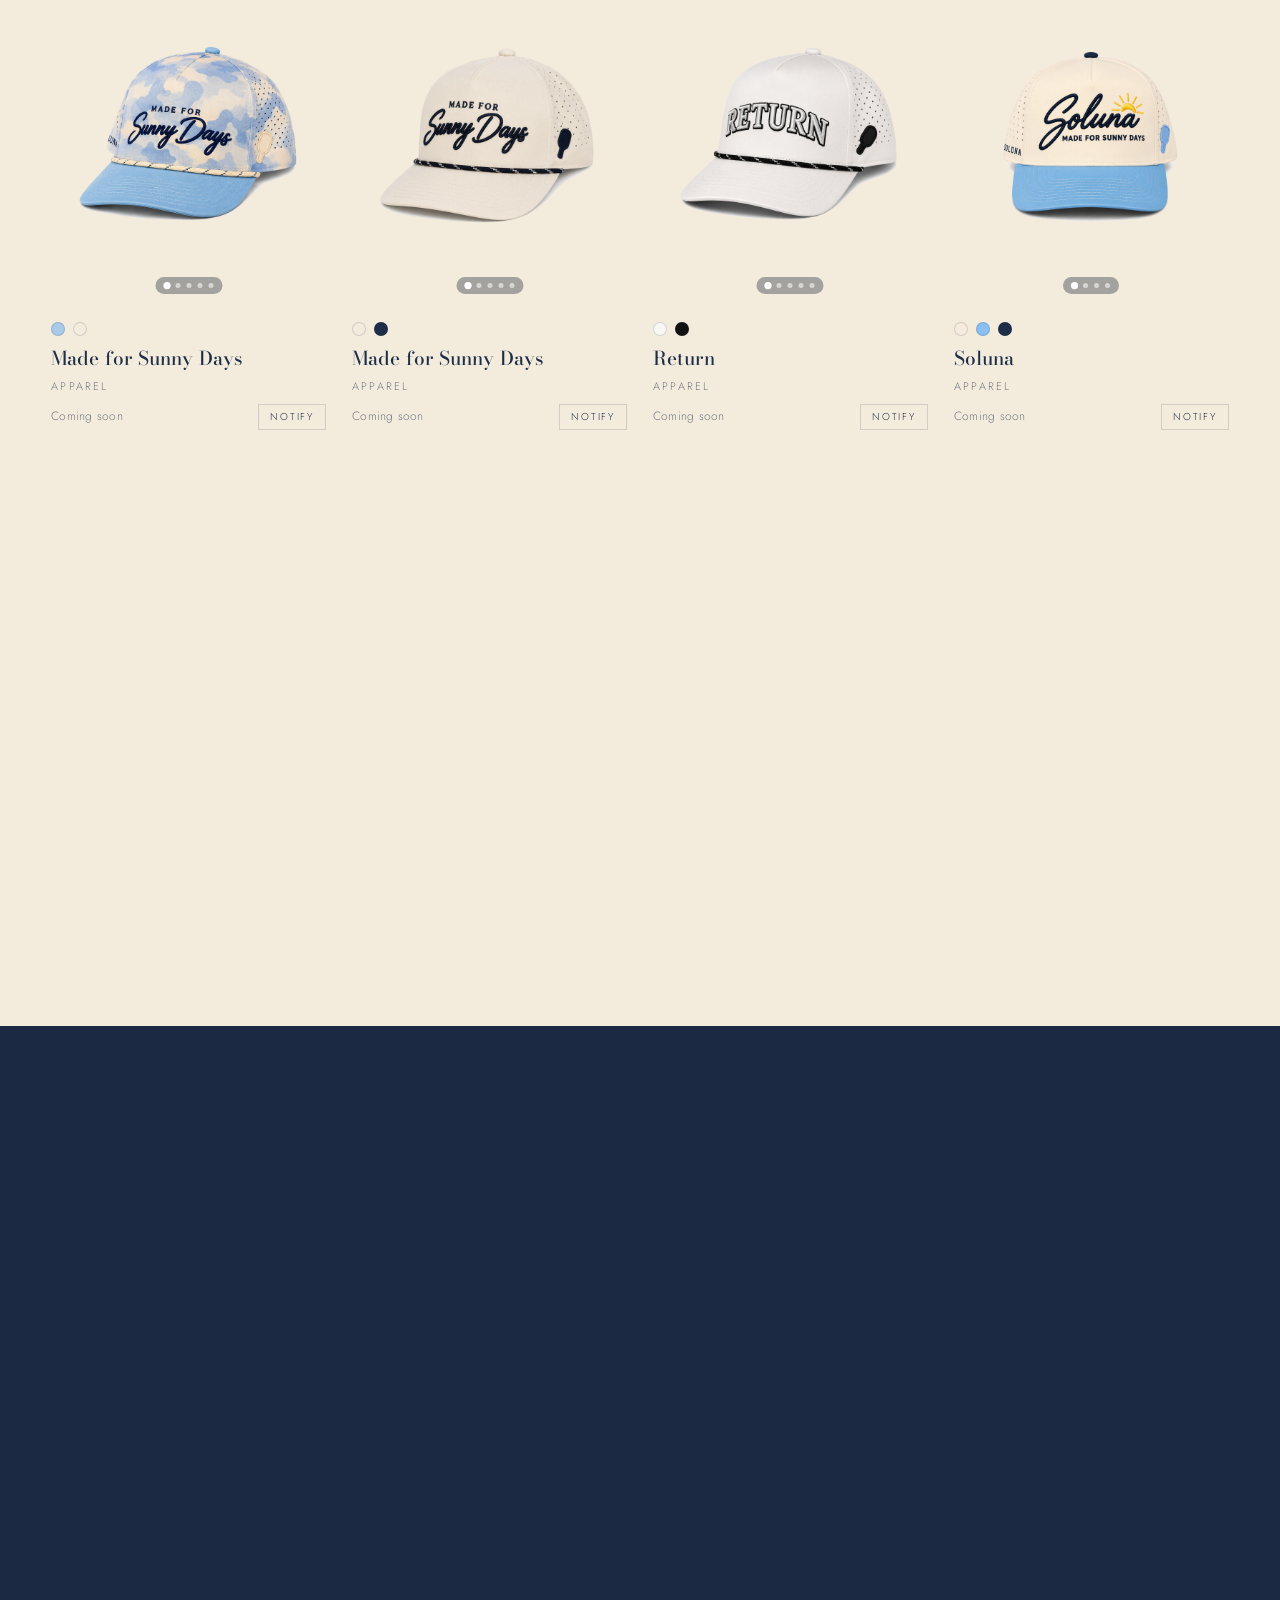
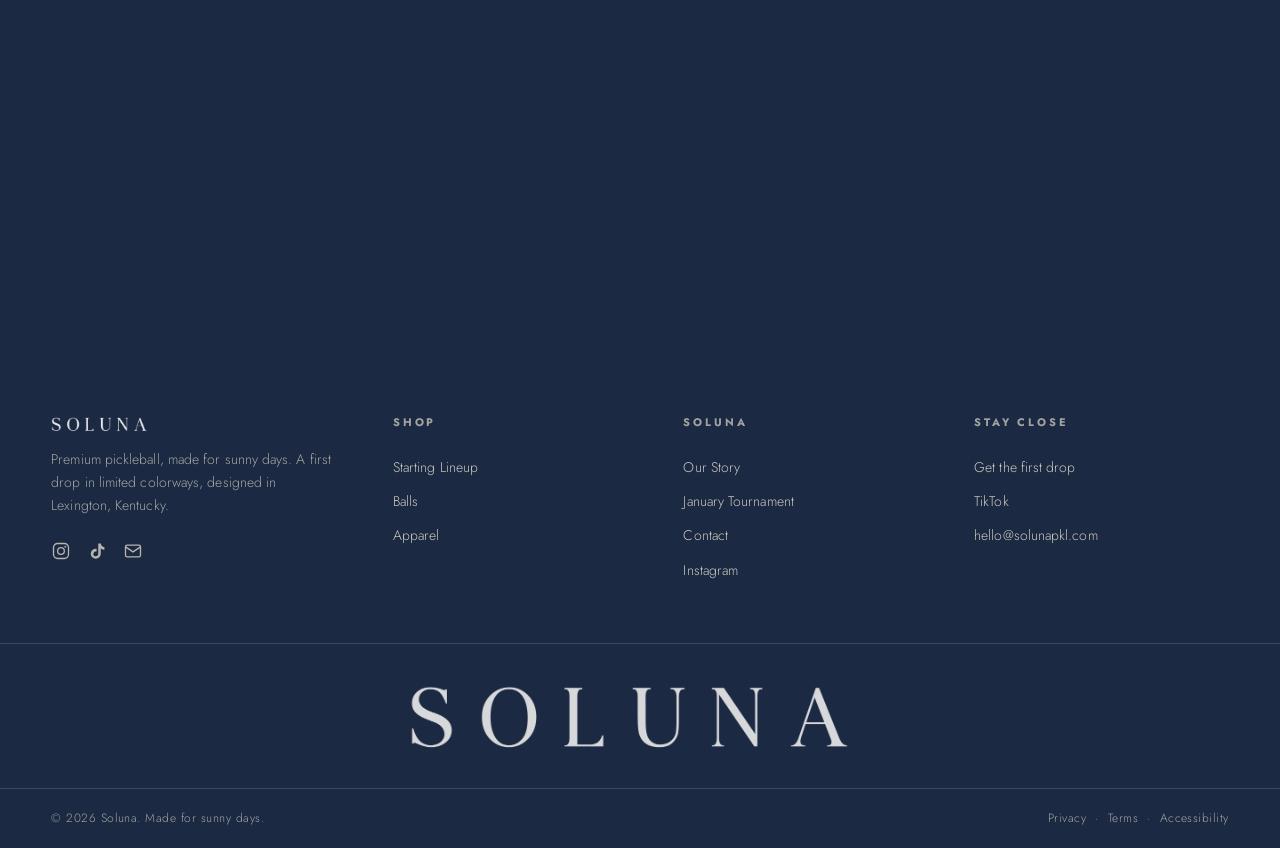
==== commit 40106709: "Refresh Soluna sunrise gallery photo order" ====
--- a/index.html
+++ b/index.html
@@ -102,7 +102,7 @@
     </div>
   </section>
 
-  <script src="js/catalog.js?v=20"></script>
+  <script src="js/catalog.js?v=21"></script>
   <script src="js/site.js?v=14"></script>
   <script>
     function pageInit() {
